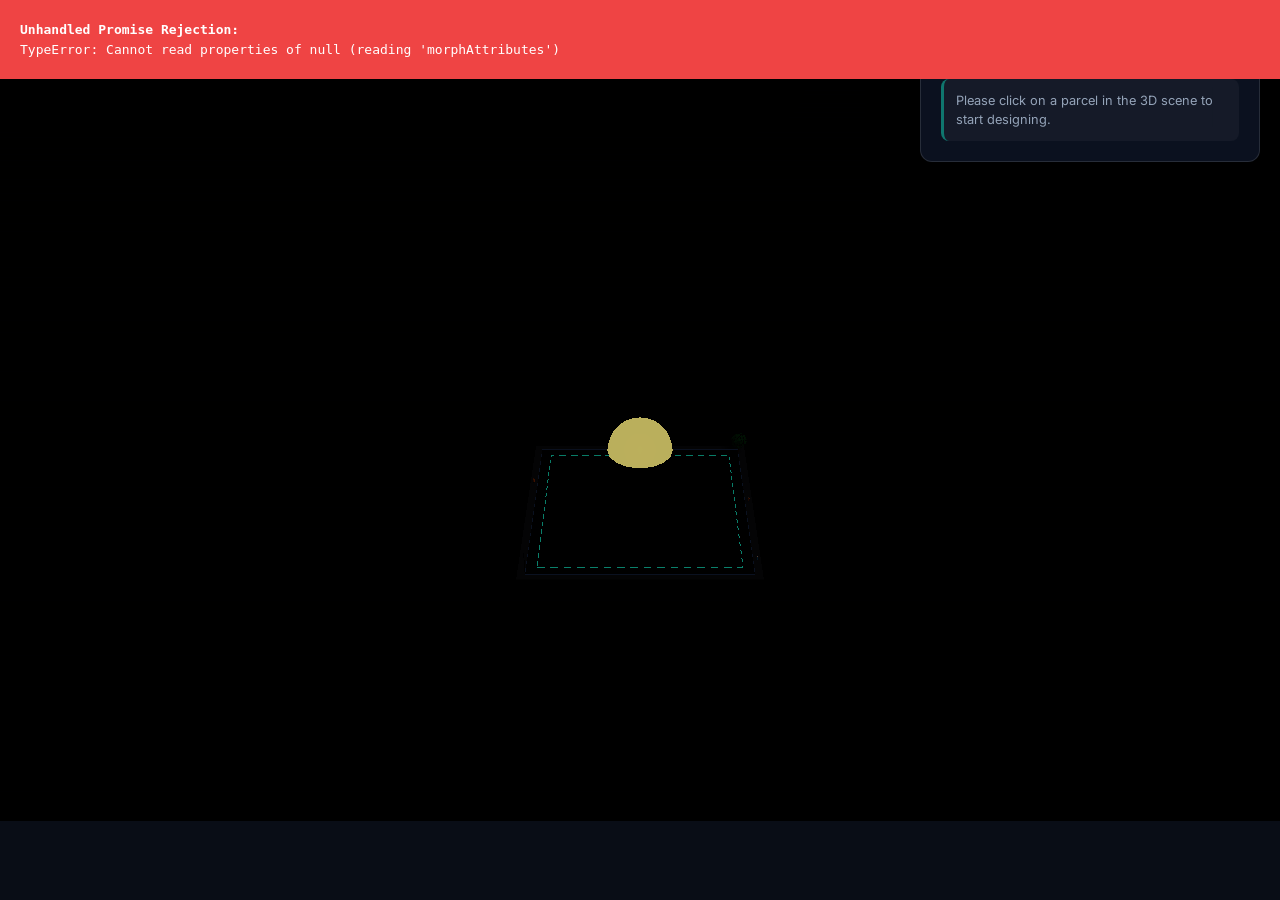
==== web/src/index.html @ 6faaf306 "Release v0.4.0 Implement 3D Setback handles, Stepped Tower typology, Compliance Heatmap, Cinematic c" ====
<!DOCTYPE html>
<html lang="en">
<head>
    <meta charset="UTF-8">
    <meta name="viewport" content="width=device-width, initial-scale=1.0">
    <title>PlanX Urban Procedural 3D Cockpit</title>
    <!-- Visual On-Screen JS Error Catcher -->
    <script>
        window.onerror = function(message, source, lineno, colno, error) {
            const errDiv = document.createElement('div');
            errDiv.style.position = 'fixed';
            errDiv.style.top = '0';
            errDiv.style.left = '0';
            errDiv.style.width = '100%';
            errDiv.style.background = '#ef4444';
            errDiv.style.color = '#ffffff';
            errDiv.style.padding = '20px';
            errDiv.style.zIndex = '99999';
            errDiv.style.fontFamily = 'monospace';
            errDiv.style.fontSize = '13px';
            errDiv.style.lineHeight = '1.5';
            errDiv.style.whiteSpace = 'pre-wrap';
            errDiv.innerHTML = `<strong>JavaScript Error Detected:</strong><br>${message}<br><br>Source: ${source}<br>Line: ${lineno}, Column: ${colno}`;
            document.body.appendChild(errDiv);
            
            const loading = document.getElementById('loading');
            if (loading) loading.style.display = 'none';
            return false;
        };
        window.onunhandledrejection = function(event) {
            const errDiv = document.createElement('div');
            errDiv.style.position = 'fixed';
            errDiv.style.top = '0';
            errDiv.style.left = '0';
            errDiv.style.width = '100%';
            errDiv.style.background = '#ef4444';
            errDiv.style.color = '#ffffff';
            errDiv.style.padding = '20px';
            errDiv.style.zIndex = '99999';
            errDiv.style.fontFamily = 'monospace';
            errDiv.style.fontSize = '13px';
            errDiv.style.lineHeight = '1.5';
            errDiv.style.whiteSpace = 'pre-wrap';
            errDiv.innerHTML = `<strong>Unhandled Promise Rejection:</strong><br>${event.reason}`;
            document.body.appendChild(errDiv);
            
            const loading = document.getElementById('loading');
            if (loading) loading.style.display = 'none';
        };
    </script>
    <link rel="stylesheet" href="style.css?v=0.4.0">
    <script type="importmap">
        {
            "imports": {
                "three": "../assets/vendor/three/build/three.module.js",
                "three/addons/": "../assets/vendor/three/examples/jsm/"
            }
        }
    </script>
</head>
<body>
    <!-- CRS Warning Banner -->
    <div id="crs-warning-banner" class="warning-banner hidden">
        <span class="warning-icon">⚠</span>
        <span class="warning-text">Geographic CRS (degrees) detected. Distance metrics & heights will be distorted. Reproject to a projected CRS.</span>
    </div>

    <div id="loading" class="loading-screen">
        <div class="spinner"></div>
        <h2>PlanX Urban Procedural 3D</h2>
        <p id="loading-text">Loading layer features from QGIS...</p>
        <div class="version-badge">v0.4.0 — Procedural Engine</div>
    </div>

    <!-- 3D Canvas Viewport -->
    <div id="viewport"></div>

    <!-- Control Cockpit Dock -->
    <div id="control-dock" class="glass-panel">
        <div class="dock-header">
            <h3>Parametric Cockpit</h3>
        </div>

        <div id="selection-placeholder" class="dock-note">
            Please click on a parcel in the 3D scene to start designing.
        </div>

        <div id="editor-controls" class="hidden">
            <div class="stat-row">
                <span>Parcel ID:</span>
                <span id="prop-fid" class="stat-val">-</span>
            </div>
            <div class="stat-row">
                <span>Parcel Area:</span>
                <span id="prop-area" class="stat-val">- sq m</span>
            </div>

            <hr class="divider">

            <div class="dock-header">
                <h4>Design Parameters</h4>
            </div>

            <div class="control-group">
                <label>Building Typology
                    <select id="input-typology">
                        <option value="Tower">Tower</option>
                        <option value="Slab">Slab / Row</option>
                        <option value="Courtyard">Courtyard</option>
                        <option value="LShape">L-Shape</option>
                        <option value="UShape">U-Shape</option>
                        <option value="PodiumTower">Podium Tower</option>
                        <option value="SteppedTower">Stepped Tower</option>
                        <option value="MultiBuildingBlock">Multi-Building Block</option>
                    </select>
                </label>
            </div>

            <!-- Stepped Tower Parameters (dynamically shown) -->
            <div id="stepped-tower-controls" class="hidden" style="margin-top: 10px; border-left: 2px solid var(--accent); padding-left: 10px;">
                <div class="control-group" style="margin-bottom: 8px;">
                    <label>Stepback Interval: <span id="val-stepback-interval">4</span> floors
                        <input type="range" id="input-stepback-interval" min="2" max="10" step="1" value="4">
                    </label>
                </div>
                <div class="control-group">
                    <label>Stepback Depth: <span id="val-stepback-depth">1.5</span> m
                        <input type="range" id="input-stepback-depth" min="0.5" max="5.0" step="0.5" value="1.5">
                    </label>
                </div>
            </div>

            <div class="control-group">
                <label>Primary Use
                    <select id="input-usage">
                        <option value="Residential">Residential</option>
                        <option value="Commercial">Commercial</option>
                        <option value="MixedUse">Mixed-Use (Retail + Residential)</option>
                        <option value="Civic">Civic / Institutional</option>
                        <option value="Park">Public Park</option>
                    </select>
                </label>
            </div>

            <div class="control-group">
                <label>Roof Style
                    <select id="input-roof-style">
                        <option value="Flat">Flat (with Helipad & HVAC)</option>
                        <option value="Hipped">Hipped (Clay Tiles)</option>
                        <option value="Gable">Gable (Classic Slanted)</option>
                        <option value="Mansard">Mansard (French Slate)</option>
                    </select>
                </label>
            </div>

            <div class="control-group">
                <label>Setback Distance: <span id="val-setback">3.0</span> m
                    <input type="range" id="input-setback" min="0" max="15" step="0.5" value="3.0">
                </label>
            </div>

            <div class="control-group">
                <label>Floor Count: <span id="val-floors">4</span>
                    <input type="range" id="input-floors" min="1" max="30" step="1" value="4">
                </label>
            </div>

            <div class="control-group">
                <label>Floor Height: <span id="val-floorheight">3.0</span> m
                    <input type="range" id="input-floorheight" min="2.5" max="5.0" step="0.1" value="3.0">
                </label>
            </div>

            <div class="control-group">
                <label>Solar Time: <span id="val-time">12:00</span></label>
                <div class="time-control-row">
                    <input type="range" id="input-time" min="6.0" max="22.0" step="0.1" value="12.0" style="flex: 1; margin: 0;">
                    <button id="btn-play-time" class="play-button" title="Animate Solar Shadows">▶</button>
                </div>
            </div>

            <hr class="divider">

            <div class="dock-header">
                <h4>Zoning Constraints</h4>
            </div>

            <div class="control-group">
                <label>Max BCR (T.A.K.S) <span class="term-desc">Taban Alanı Kat Sayısı</span>: <span id="val-max-bcr">0.45</span>
                    <input type="range" id="input-max-bcr" min="0.1" max="0.9" step="0.05" value="0.45">
                </label>
            </div>

            <div class="control-group">
                <label>Max FAR (K.A.K.S) <span class="term-desc">Kat Alanı Kat Sayısı</span>: <span id="val-max-far">2.5</span>
                    <input type="range" id="input-max-far" min="0.5" max="8.0" step="0.1" value="2.5">
                </label>
            </div>

            <div class="control-group">
                <label>Max Height Limit (Hmax): <span id="val-max-height">18.0</span> m
                    <input type="range" id="input-max-height" min="3.0" max="100.0" step="1.0" value="18.0">
                </label>
            </div>

            <hr class="divider">

            <div class="dock-header">
                <h4>View Settings</h4>
            </div>
            <div class="control-group view-toggles">
                <label class="checkbox-container">
                    <input type="checkbox" id="toggle-buildings" checked>
                    Show Buildings
                </label>
                <label class="checkbox-container">
                    <input type="checkbox" id="toggle-zoning" checked>
                    Show Zoning Envelopes
                </label>
                <label class="checkbox-container">
                    <input type="checkbox" id="toggle-setbacks" checked>
                    Show Setback Lines
                </label>
                <label class="checkbox-container">
                    <input type="checkbox" id="toggle-sidewalks" checked>
                    Show Sidewalks & Trees
                </label>
                <label class="checkbox-container">
                    <input type="checkbox" id="toggle-pedestrians" checked>
                    Show Pedestrians
                </label>
                <label class="checkbox-container">
                    <input type="checkbox" id="toggle-traffic" checked>
                    Show Traffic Cars
                </label>
                <label class="checkbox-container">
                    <input type="checkbox" id="toggle-grid" checked>
                    Show Ground Grid
                </label>
            </div>

            <hr class="divider">

            <div class="dock-header">
                <h4>Compliance Dashboard</h4>
            </div>

            <div class="stat-row">
                <span>Footprint Area:</span>
                <span id="metric-footprint" class="stat-val">- m²</span>
            </div>
            <div class="stat-row">
                <span>Gross Floor Area (GFA):</span>
                <span id="metric-gfa" class="stat-val">- m²</span>
            </div>
            <div class="stat-row">
                <span>Building Height:</span>
                <span id="metric-height" class="stat-val">- m</span>
            </div>

            <!-- Visual Progress Gauges -->
            <div class="stat-row-vertical">
                <div class="gauge-header">
                    <span>BCR (Actual / Max):</span>
                    <span id="metric-bcr-label" class="stat-val">- / 0.45</span>
                </div>
                <div class="gauge-bar-bg">
                    <div id="gauge-bcr-fill" class="gauge-bar-fill green-bar" style="width: 0%;"></div>
                </div>
            </div>

            <div class="stat-row-vertical">
                <div class="gauge-header">
                    <span>FAR (Actual / Max):</span>
                    <span id="metric-far-label" class="stat-val">- / 2.50</span>
                </div>
                <div class="gauge-bar-bg">
                    <div id="gauge-far-fill" class="gauge-bar-fill green-bar" style="width: 0%;"></div>
                </div>
            </div>

            <div class="stat-row" style="margin-top: 8px;">
                <span>Compliance:</span>
                <span id="metric-status" class="stat-val status-badge compliant">COMPLIANT</span>
            </div>

            <hr class="divider">

            <div class="dock-header"><h4>Population Estimator</h4></div>
            <div class="stat-row">
                <span>Est. Dwelling Units:</span>
                <span id="metric-units" class="stat-val">-</span>
            </div>
            <div class="stat-row">
                <span>Est. Population:</span>
                <span id="metric-population" class="stat-val">-</span>
            </div>
            <div class="stat-row">
                <span>Pop. Density:</span>
                <span id="metric-density" class="stat-val">- pp/ha</span>
            </div>

            <hr class="divider">

            <div class="dock-header"><h4>Sustainability Indicators</h4></div>
            <div class="stat-row">
                <span>Open Space Ratio (OSR):</span>
                <span id="metric-osr" class="stat-val">-</span>
            </div>
            <div class="stat-row">
                <span>Carbon Footprint:</span>
                <span id="metric-carbon" class="stat-val">- t CO2e/yr</span>
            </div>
            <div class="stat-row" title="Estimated surface stormwater runoff coefficient (0.0 to 1.0)">
                <span>Stormwater Runoff:</span>
                <span id="metric-runoff" class="stat-val">-</span>
            </div>

            <button id="btn-sync" class="sync-button">Sync Parameters to QGIS</button>
            <button id="btn-apply-all" class="apply-all-button">Apply to All Parcels</button>
            <button id="btn-reload" class="reload-button">Reload Data from QGIS</button>
            <button id="btn-capture" class="capture-button">Download Viewport Capture</button>
            <button id="btn-export-csv" class="export-csv-button">Export Planning Report (CSV)</button>
            <button id="btn-solve-selected" class="solve-selected-button">Auto-Solve Selected Parcel</button>
        </div>
    </div>

    <!-- HUD Indicators -->
    <div class="hud-bar glass-panel">
        <div class="hud-chip" style="font-weight: 800; background: linear-gradient(135deg, #10b981, #0ea5e9); -webkit-background-clip: text; -webkit-text-fill-color: transparent;">PlanX Urban 3D</div>
        <div class="hud-chip">Total Parcels: <span id="hud-total-parcels">0</span></div>
        <div id="btn-solve-city" class="hud-chip hud-btn" style="background: rgba(168, 85, 247, 0.15); border-color: rgba(168, 85, 247, 0.4);" title="Optimize and Auto-Solve all parcels according to TAKS/KAKS constraints">🪄 Auto-Solve City</div>
        <div id="btn-tour" class="hud-chip hud-btn" title="Toggle Cinematic Tour (Orbit Camera)">🎬 Cinematic Tour</div>
        <div id="btn-measure" class="hud-chip hud-btn" title="Toggle 3D Ruler / Measurement Tool">📏 Measure</div>
        <div id="hud-btn-clear-measure" class="hud-chip hud-btn hidden" style="color: #ef4444;" title="Clear all 3D measurements">❌ Clear</div>
        <div class="hud-chip hud-shortcuts" title="R: Reset camera | F: Focus selected | N: Toggle night | G: Toggle grid">
            ⌨ Shortcuts
        </div>
    </div>

    <!-- Floating 3D Measurement Overlay Container -->
    <div id="measurement-overlay-container" style="position: absolute; top: 0; left: 0; pointer-events: none; z-index: 15; width: 100%; height: 100%; overflow: hidden;"></div>
 
    <script type="module" src="app.js?v=0.4.0"></script>
</body>
</html>
---- web/src/style.css ----
/* style.css - PlanX Urban Procedural 3D */
@import url('https://fonts.googleapis.com/css2?family=Inter:wght@300;400;500;600;700;800&display=swap');

:root {
    --bg-dark: #090d16;
    --panel-bg: rgba(15, 23, 42, 0.76);
    --border-color: rgba(255, 255, 255, 0.12);
    --text-primary: #f8fafc;
    --text-secondary: #94a3b8;
    --accent: #0f766e;
    --accent-hover: #0d9488;
    --accent-glow: rgba(15, 118, 110, 0.35);
    --danger: #ef4444;
    --success: #10b981;
    --font-family: 'Inter', system-ui, -apple-system, sans-serif;
    --radius: 12px;
}

* {
    box-sizing: border-box;
    margin: 0;
    padding: 0;
}

body, html {
    width: 100%;
    height: 100%;
    overflow: hidden;
    background-color: var(--bg-dark);
    font-family: var(--font-family);
    color: var(--text-primary);
    -webkit-font-smoothing: antialiased;
}

/* 3D Viewport */
#viewport {
    width: 100%;
    height: 100%;
    position: absolute;
    top: 0;
    left: 0;
    z-index: 1;
}

/* Loading Screen */
.loading-screen {
    position: fixed;
    top: 0;
    left: 0;
    width: 100%;
    height: 100%;
    background: linear-gradient(135deg, #020617 0%, #0f172a 50%, #020617 100%);
    display: flex;
    flex-direction: column;
    align-items: center;
    justify-content: center;
    z-index: 100;
    transition: opacity 0.5s ease;
}

.loading-screen h2 {
    font-size: 1.6rem;
    font-weight: 800;
    letter-spacing: -0.03em;
    background: linear-gradient(135deg, #10b981, #0ea5e9);
    -webkit-background-clip: text;
    -webkit-text-fill-color: transparent;
    background-clip: text;
    margin-bottom: 8px;
}

.loading-screen p {
    color: var(--text-secondary);
    font-size: 0.82rem;
    font-weight: 400;
}

.spinner {
    width: 56px;
    height: 56px;
    border: 3px solid rgba(16,185,129,0.15);
    border-top: 3px solid #10b981;
    border-radius: 50%;
    animation: spin 0.8s linear infinite;
    position: relative;
    margin-bottom: 24px;
}

.spinner::after {
    content: '';
    position: absolute;
    top: 4px;
    left: 4px;
    right: 4px;
    bottom: 4px;
    border: 2px solid transparent;
    border-bottom: 2px solid #0ea5e9;
    border-radius: 50%;
    animation: spin 1.2s linear infinite reverse;
}

@keyframes spin {
    0% { transform: rotate(0deg); }
    100% { transform: rotate(360deg); }
}

/* Glassmorphism Panels */
.glass-panel {
    background: var(--panel-bg);
    backdrop-filter: blur(20px) saturate(140%);
    -webkit-backdrop-filter: blur(20px) saturate(140%);
    border: 1px solid var(--border-color);
    border-radius: var(--radius);
    box-shadow: 0 20px 50px rgba(0, 0, 0, 0.4);
    z-index: 10;
}

/* Side Dock Panel */
#control-dock {
    position: absolute;
    top: 20px;
    right: 20px;
    width: 340px;
    max-height: calc(100vh - 40px);
    overflow-y: auto;
    scroll-behavior: smooth;
    padding: 20px;
    display: flex;
    flex-direction: column;
    gap: 16px;
    border-top: 2px solid rgba(16,185,129,0.4);
}

.dock-header h3 {
    font-size: 1.1rem;
    font-weight: 700;
    letter-spacing: -0.02em;
    color: var(--text-primary);
}

.dock-header h4 {
    font-size: 0.85rem;
    font-weight: 700;
    text-transform: uppercase;
    letter-spacing: 0.05em;
    color: var(--text-secondary);
    margin-top: 5px;
}

.dock-note {
    font-size: 0.8rem;
    color: var(--text-secondary);
    line-height: 1.5;
    background: rgba(255,255,255,0.04);
    padding: 12px;
    border-radius: 8px;
    border-left: 3px solid var(--accent);
}

.divider {
    border: none;
    height: 1px;
    background: var(--border-color);
    margin: 8px 0;
}

/* Form Controls */
.control-group {
    display: flex;
    flex-direction: column;
    gap: 6px;
}

.control-group label {
    font-size: 0.8rem;
    font-weight: 550;
    color: var(--text-secondary);
    display: flex;
    flex-direction: column;
    gap: 6px;
}

.control-group label span {
    color: var(--text-primary);
    font-family: monospace;
    font-weight: bold;
}

select {
    width: 100%;
    background: rgba(15, 23, 42, 0.85);
    color: var(--text-primary);
    border: 1px solid var(--border-color);
    padding: 8px 12px;
    border-radius: 6px;
    font-family: var(--font-family);
    font-size: 0.8rem;
    outline: none;
    cursor: pointer;
    transition: border-color 0.2s, box-shadow 0.2s, background 0.2s;
}

select:hover {
    border-color: rgba(255, 255, 255, 0.22);
    background: rgba(15, 23, 42, 0.95);
}

select:focus {
    border-color: var(--accent);
    box-shadow: 0 0 0 3px var(--accent-glow);
}

input[type="range"] {
    -webkit-appearance: none;
    appearance: none;
    width: 100%;
    height: 4px;
    background: rgba(255,255,255,0.1);
    border-radius: 2px;
    outline: none;
    margin: 8px 0;
}

input[type="range"]::-webkit-slider-thumb {
    -webkit-appearance: none;
    appearance: none;
    width: 16px;
    height: 16px;
    border-radius: 50%;
    background: var(--accent);
    cursor: pointer;
    box-shadow: 0 1px 3px rgba(0,0,0,0.5);
    transition: transform 0.1s, background-color 0.1s;
}

input[type="range"]::-webkit-slider-thumb:hover {
    transform: scale(1.15);
    background-color: var(--accent-hover);
}

/* Metrics Dashboard rows */
.stat-row {
    display: flex;
    justify-content: space-between;
    align-items: center;
    font-size: 0.8rem;
    line-height: 1.6;
}

.stat-row span:first-child {
    color: var(--text-secondary);
}

.stat-val {
    font-weight: 700;
    color: var(--text-primary);
}

.status-badge {
    padding: 2px 8px;
    border-radius: 4px;
    font-size: 0.72rem;
    font-weight: bold;
    text-transform: uppercase;
}

.status-badge.compliant {
    background: rgba(16, 185, 129, 0.18);
    color: var(--success);
    border: 1px solid rgba(16, 185, 129, 0.35);
}

.status-badge.violation {
    background: rgba(239, 68, 68, 0.18);
    color: var(--danger);
    border: 1px solid rgba(239, 68, 68, 0.35);
}

/* Sync Button */
.sync-button {
    width: 100%;
    background: var(--accent);
    color: white;
    border: 1px solid rgba(255,255,255,0.1);
    padding: 10px;
    border-radius: 8px;
    font-family: var(--font-family);
    font-weight: bold;
    font-size: 0.85rem;
    cursor: pointer;
    transition: background 0.18s, transform 0.15s, box-shadow 0.18s;
    margin-top: 10px;
}

.sync-button:hover {
    background: var(--accent-hover);
    box-shadow: 0 0 12px var(--accent-glow);
    transform: translateY(-1px);
}

.sync-button:active {
    transform: translateY(0);
}

/* HUD Top-Left Bar */
.hud-bar {
    position: absolute;
    top: 20px;
    left: 20px;
    display: flex;
    gap: 8px;
    padding: 8px 12px;
}

.hud-chip {
    font-size: 0.72rem;
    font-weight: 600;
    color: var(--text-primary);
    background: rgba(255,255,255,0.06);
    padding: 4px 10px;
    border-radius: 6px;
    letter-spacing: 0.02em;
}

.hud-btn {
    cursor: pointer;
    transition: background 0.18s, border-color 0.18s, box-shadow 0.18s;
    user-select: none;
    border: 1px solid rgba(255,255,255,0.1);
}

.hud-btn:hover {
    background: rgba(255,255,255,0.15);
    border-color: rgba(255,255,255,0.3);
}

.hud-btn.active {
    background: rgba(16, 185, 129, 0.2) !important;
    border-color: var(--success) !important;
    color: #ffffff !important;
    box-shadow: 0 0 10px rgba(16, 185, 129, 0.35);
}

#hud-total-parcels, #hud-crs {
    color: var(--accent-hover);
    font-weight: bold;
}

/* Hidden Class Utility */
.hidden {
    display: none !important;
}

/* Scrollbar styling */
#control-dock::-webkit-scrollbar {
    width: 6px;
}
#control-dock::-webkit-scrollbar-track {
    background: transparent;
}
#control-dock::-webkit-scrollbar-thumb {
    background: rgba(255, 255, 255, 0.1);
    border-radius: 3px;
}
#control-dock::-webkit-scrollbar-thumb:hover {
    background: rgba(255, 255, 255, 0.2);
}

/* Vertical Gauge Layouts */
.stat-row-vertical {
    display: flex;
    flex-direction: column;
    gap: 4px;
    margin-top: 4px;
}

.gauge-header {
    display: flex;
    justify-content: space-between;
    font-size: 0.8rem;
    color: var(--text-secondary);
}

.gauge-bar-bg {
    width: 100%;
    height: 8px;
    background: rgba(255, 255, 255, 0.1);
    border-radius: 4px;
    overflow: hidden;
    border: 1px solid rgba(255,255,255,0.05);
}

.gauge-bar-fill {
    height: 100%;
    border-radius: 4px;
    transition: width 0.3s ease, background-color 0.3s ease;
}

.gauge-bar-fill.green-bar {
    background: linear-gradient(90deg, #10b981, #059669);
    box-shadow: 0 0 8px rgba(16, 185, 129, 0.4);
}

.gauge-bar-fill.red-bar {
    background: linear-gradient(90deg, #ef4444, #dc2626);
    box-shadow: 0 0 8px rgba(239, 68, 68, 0.4);
}

/* Capture Viewport Exporter Button */
.capture-button {
    width: 100%;
    background: transparent;
    color: var(--text-primary);
    border: 1px solid var(--border-color);
    padding: 8px;
    border-radius: 8px;
    font-family: var(--font-family);
    font-weight: 550;
    font-size: 0.8rem;
    cursor: pointer;
    transition: background 0.15s, border-color 0.15s;
    margin-top: 5px;
}

.capture-button:hover {
    background: rgba(255, 255, 255, 0.05);
    border-color: var(--text-secondary);
}

.term-desc {
    font-size: 0.65rem;
    color: #64748b;
    font-weight: normal;
    display: block;
    margin-top: 2px;
    letter-spacing: 0.02em;
    text-transform: uppercase;
}

/* Apply to All Parcels Button */
.apply-all-button {
    width: 100%;
    background: transparent;
    color: var(--accent-hover);
    border: 1px dashed var(--accent);
    padding: 8px;
    border-radius: 8px;
    font-family: var(--font-family);
    font-weight: 550;
    font-size: 0.8rem;
    cursor: pointer;
    transition: all 0.2s;
    margin-top: 5px;
}

.apply-all-button:hover {
    background: rgba(15,118,110,0.15);
    border-style: solid;
}

.apply-all-button:active {
    transform: translateY(0);
    opacity: 0.85;
}

/* Version Badge */
.version-badge {
    font-size: 0.65rem;
    font-weight: 600;
    color: #64748b;
    background: rgba(255,255,255,0.06);
    padding: 3px 10px;
    border-radius: 20px;
    margin-top: 12px;
    letter-spacing: 0.05em;
}

/* Keyboard Shortcuts Chip */
.hud-shortcuts {
    cursor: help;
    border: 1px dashed rgba(255,255,255,0.15);
}

.hud-shortcuts:hover {
    background: rgba(255,255,255,0.1);
}

/* CRS Warning Banner */
.warning-banner {
    position: absolute;
    top: 20px;
    left: 50%;
    transform: translateX(-50%);
    z-index: 1000;
    background: rgba(180, 83, 9, 0.85); /* amber-800 glassmorphism */
    backdrop-filter: blur(12px);
    -webkit-backdrop-filter: blur(12px);
    border: 1px solid rgba(245, 158, 11, 0.4);
    box-shadow: 0 10px 30px rgba(0,0,0,0.5), 0 0 15px rgba(245, 158, 11, 0.15);
    border-radius: 8px;
    padding: 10px 20px;
    display: flex;
    align-items: center;
    gap: 10px;
    max-width: 90%;
    width: max-content;
    color: #fef3c7;
    font-size: 0.82rem;
    font-weight: 500;
    pointer-events: auto;
    transition: opacity 0.3s ease;
}

.warning-icon {
    font-size: 1.1rem;
    color: #fbbf24;
}

/* Reload Button */
.reload-button {
    width: 100%;
    background: transparent;
    color: #38bdf8;
    border: 1px dashed #0284c7;
    padding: 8px;
    border-radius: 8px;
    font-family: var(--font-family);
    font-weight: 550;
    font-size: 0.8rem;
    cursor: pointer;
    transition: all 0.2s;
    margin-top: 5px;
}

.reload-button:hover {
    background: rgba(14, 165, 233, 0.15);
    border-style: solid;
}

.reload-button:active {
    transform: translateY(0);
    opacity: 0.85;
}

/* View Settings Checkboxes */
.view-toggles {
    display: grid;
    grid-template-columns: 1fr;
    gap: 6px;
    padding: 4px 0;
}

.checkbox-container {
    display: flex;
    align-items: center;
    gap: 8px;
    font-size: 0.8rem;
    color: var(--text-secondary);
    cursor: pointer;
    user-select: none;
    transition: color 0.15s;
}

.checkbox-container input {
    cursor: pointer;
    accent-color: var(--accent-hover);
    width: 14px;
    height: 14px;
}

.checkbox-container:hover {
    color: var(--text-primary);
}

/* Time control row and Play button */
.time-control-row {
    display: flex;
    align-items: center;
    gap: 10px;
    width: 100%;
    margin-top: 4px;
}

.play-button {
    background: var(--accent);
    color: white;
    border: none;
    width: 28px;
    height: 28px;
    border-radius: 6px;
    font-size: 0.85rem;
    font-weight: bold;
    cursor: pointer;
    display: flex;
    align-items: center;
    justify-content: center;
    transition: background 0.15s, transform 0.1s;
}

.play-button:hover {
    background: var(--accent-hover);
    transform: scale(1.05);
}

.play-button:active {
    transform: scale(0.95);
}

.play-button.playing {
    background: var(--danger);
}

/* Measurement Tooltips */
.measurement-label {
    position: absolute;
    background: rgba(15, 23, 42, 0.85);
    backdrop-filter: blur(8px);
    border: 1px solid #10b981;
    color: #ffffff;
    padding: 4px 8px;
    border-radius: 4px;
    font-size: 0.72rem;
    font-weight: 700;
    font-family: monospace;
    pointer-events: none;
    white-space: nowrap;
    transform: translate(-50%, -100%);
    margin-top: -10px;
    box-shadow: 0 4px 12px rgba(0,0,0,0.5), 0 0 8px rgba(16,185,129,0.3);
    z-index: 100;
}

.measurement-label.temp {
    border-color: #38bdf8;
    box-shadow: 0 4px 12px rgba(0,0,0,0.5), 0 0 8px rgba(56,189,248,0.3);
}

/* Export Planning Report Button */
.export-csv-button {
    width: 100%;
    background: transparent;
    color: #fbbf24;
    border: 1px dashed #d97706;
    padding: 8px;
    border-radius: 8px;
    font-family: var(--font-family);
    font-weight: 550;
    font-size: 0.8rem;
    cursor: pointer;
    transition: all 0.2s;
    margin-top: 5px;
}

.export-csv-button:hover {
    background: rgba(251, 191, 36, 0.15);
    border-style: solid;
}

.export-csv-button:active {
    transform: translateY(0);
    opacity: 0.85;
}

/* Solve Selected Button */
.solve-selected-button {
    width: 100%;
    background: transparent;
    color: #a855f7;
    border: 1px dashed #7c3aed;
    padding: 8px;
    border-radius: 8px;
    font-family: var(--font-family);
    font-weight: 550;
    font-size: 0.8rem;
    cursor: pointer;
    transition: all 0.2s;
    margin-top: 5px;
}

.solve-selected-button:hover {
    background: rgba(168, 85, 247, 0.15);
    border-style: solid;
}

.solve-selected-button:active {
    transform: translateY(0);
    opacity: 0.85;
}
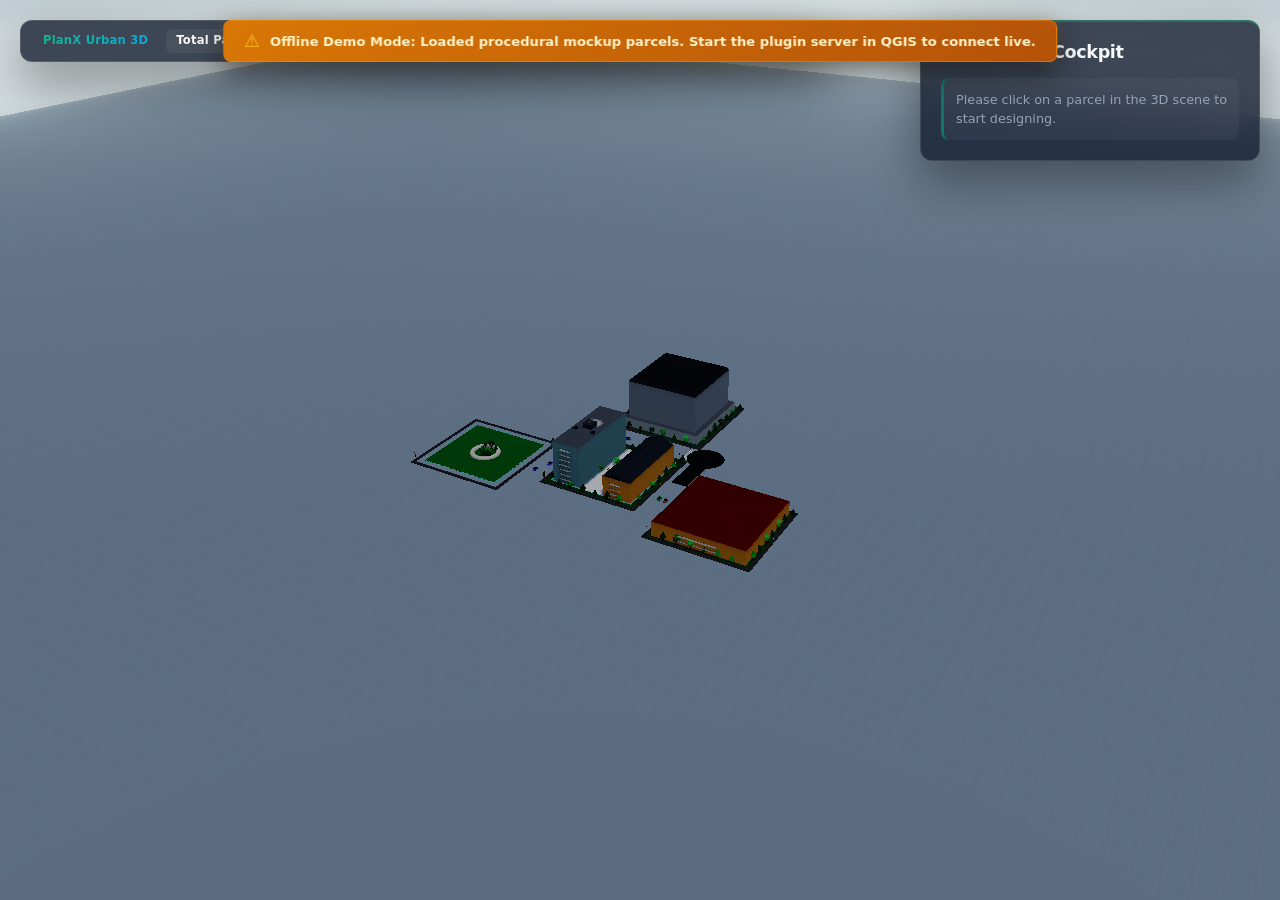
==== commit 32321d07: "Release v0.1.10 Finalize PlanX Urban Procedural 3D for QGIS Plugin Hub." ====
--- a/web/src/index.html
+++ b/web/src/index.html
@@ -48,7 +48,7 @@
             if (loading) loading.style.display = 'none';
         };
     </script>
-    <link rel="stylesheet" href="style.css?v=0.4.0">
+    <link rel="stylesheet" href="style.css?v=0.1.10">
     <script type="importmap">
         {
             "imports": {
@@ -69,7 +69,7 @@
         <div class="spinner"></div>
         <h2>PlanX Urban Procedural 3D</h2>
         <p id="loading-text">Loading layer features from QGIS...</p>
-        <div class="version-badge">v0.4.0 — Procedural Engine</div>
+        <div class="version-badge">v0.1.10 — Procedural Engine</div>
     </div>
 
     <!-- 3D Canvas Viewport -->
@@ -145,10 +145,10 @@
             <div class="control-group">
                 <label>Roof Style
                     <select id="input-roof-style">
-                        <option value="Flat">Flat (with Helipad & HVAC)</option>
                         <option value="Hipped">Hipped (Clay Tiles)</option>
                         <option value="Gable">Gable (Classic Slanted)</option>
                         <option value="Mansard">Mansard (French Slate)</option>
+                        <option value="Flat">Flat (with Helipad & HVAC)</option>
                     </select>
                 </label>
             </div>
@@ -214,7 +214,7 @@
                     Show Buildings
                 </label>
                 <label class="checkbox-container">
-                    <input type="checkbox" id="toggle-zoning" checked>
+                    <input type="checkbox" id="toggle-zoning">
                     Show Zoning Envelopes
                 </label>
                 <label class="checkbox-container">
@@ -234,7 +234,7 @@
                     Show Traffic Cars
                 </label>
                 <label class="checkbox-container">
-                    <input type="checkbox" id="toggle-grid" checked>
+                    <input type="checkbox" id="toggle-grid">
                     Show Ground Grid
                 </label>
             </div>
@@ -341,6 +341,6 @@
     <!-- Floating 3D Measurement Overlay Container -->
     <div id="measurement-overlay-container" style="position: absolute; top: 0; left: 0; pointer-events: none; z-index: 15; width: 100%; height: 100%; overflow: hidden;"></div>
  
-    <script type="module" src="app.js?v=0.4.0"></script>
+    <script type="module" src="app.js?v=0.1.10"></script>
 </body>
 </html>
--- a/web/src/style.css
+++ b/web/src/style.css
@@ -1,6 +1,4 @@
 /* style.css - PlanX Urban Procedural 3D */
-@import url('https://fonts.googleapis.com/css2?family=Inter:wght@300;400;500;600;700;800&display=swap');
-
 :root {
     --bg-dark: #090d16;
     --panel-bg: rgba(15, 23, 42, 0.76);
@@ -687,5 +685,40 @@
     opacity: 0.85;
 }
 
-
-
+@media (max-width: 700px) {
+    .hud-bar {
+        top: 10px;
+        left: 10px;
+        max-width: calc(100vw - 20px);
+        flex-wrap: wrap;
+        gap: 6px;
+        padding: 6px;
+    }
+
+    .hud-chip {
+        flex: 1 1 92px;
+        min-height: 34px;
+        display: flex;
+        align-items: center;
+        justify-content: center;
+        text-align: center;
+        white-space: normal;
+        padding: 6px 8px;
+        line-height: 1.2;
+    }
+
+    #control-dock {
+        top: 124px;
+        left: 10px;
+        right: 10px;
+        width: auto;
+        max-height: calc(100vh - 134px);
+        padding: 14px;
+    }
+
+    .warning-banner {
+        top: 10px;
+        width: calc(100vw - 20px);
+    }
+}
+
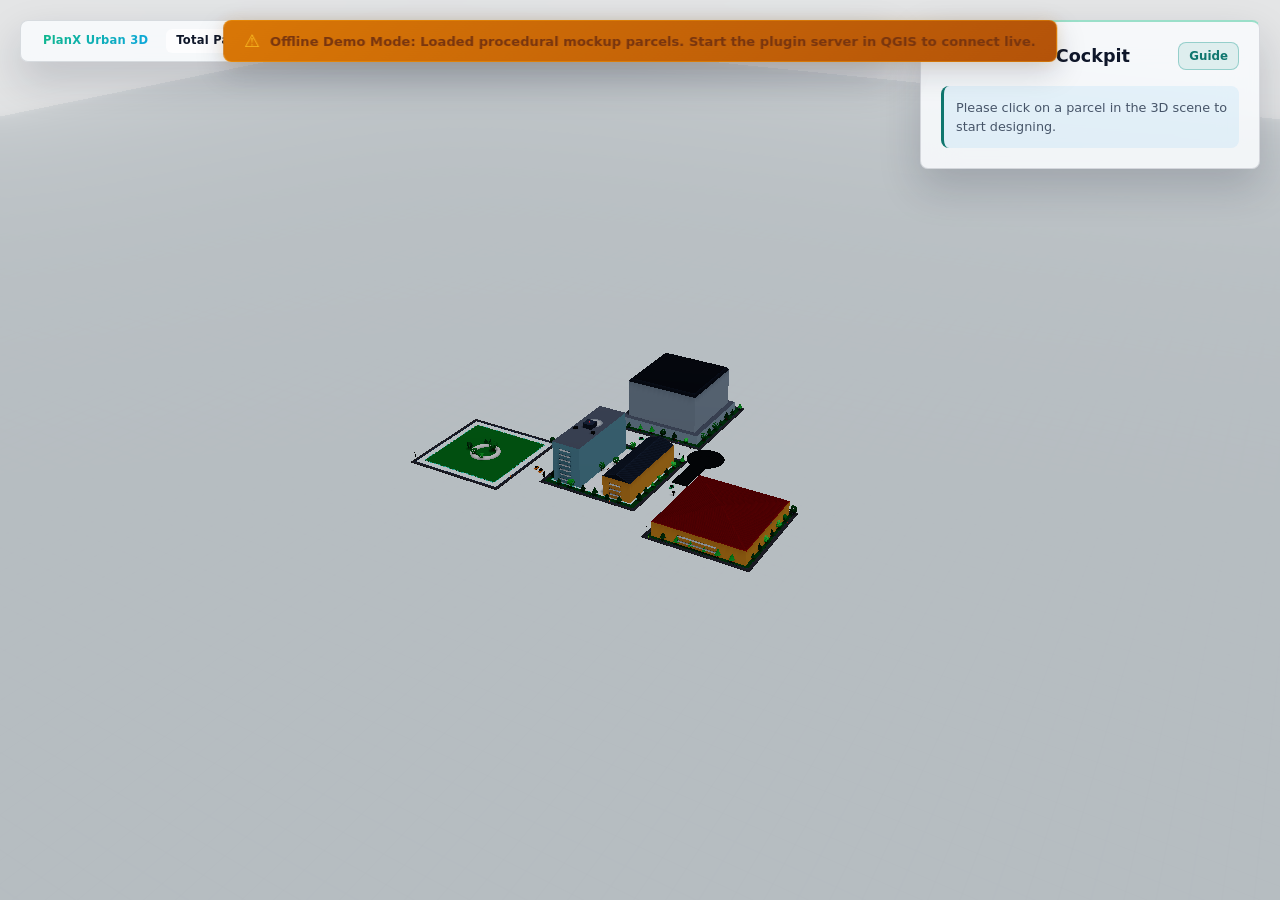
==== commit 83ed10f5: "Release v0.1.11 Brighten the web cockpit and embed a Turkish quick-start guide." ====
--- a/web/src/index.html
+++ b/web/src/index.html
@@ -48,7 +48,7 @@
             if (loading) loading.style.display = 'none';
         };
     </script>
-    <link rel="stylesheet" href="style.css?v=0.1.10">
+    <link rel="stylesheet" href="style.css?v=0.1.11">
     <script type="importmap">
         {
             "imports": {
@@ -69,7 +69,7 @@
         <div class="spinner"></div>
         <h2>PlanX Urban Procedural 3D</h2>
         <p id="loading-text">Loading layer features from QGIS...</p>
-        <div class="version-badge">v0.1.10 — Procedural Engine</div>
+        <div class="version-badge">v0.1.11 - Procedural Engine</div>
     </div>
 
     <!-- 3D Canvas Viewport -->
@@ -77,8 +77,9 @@
 
     <!-- Control Cockpit Dock -->
     <div id="control-dock" class="glass-panel">
-        <div class="dock-header">
+        <div class="dock-header dock-title-row">
             <h3>Parametric Cockpit</h3>
+            <button id="btn-guide-inline" class="mini-guide-button" type="button">Guide</button>
         </div>
 
         <div id="selection-placeholder" class="dock-note">
@@ -333,14 +334,63 @@
         <div id="btn-tour" class="hud-chip hud-btn" title="Toggle Cinematic Tour (Orbit Camera)">🎬 Cinematic Tour</div>
         <div id="btn-measure" class="hud-chip hud-btn" title="Toggle 3D Ruler / Measurement Tool">📏 Measure</div>
         <div id="hud-btn-clear-measure" class="hud-chip hud-btn hidden" style="color: #ef4444;" title="Clear all 3D measurements">❌ Clear</div>
-        <div class="hud-chip hud-shortcuts" title="R: Reset camera | F: Focus selected | N: Toggle night | G: Toggle grid">
+        <div id="btn-guide" class="hud-chip hud-btn" title="Open quick guide">Guide</div>
+        <div class="hud-chip hud-shortcuts" title="R: Reset camera | F: Focus selected | N: Toggle night | G: Toggle grid | H: Guide">
             ⌨ Shortcuts
         </div>
     </div>
+
+    <div id="guide-scrim" class="guide-scrim hidden"></div>
+    <section id="guide-panel" class="guide-panel glass-panel hidden" role="dialog" aria-labelledby="guide-title" aria-modal="false">
+        <div class="guide-header">
+            <div>
+                <p class="guide-kicker">Hızlı kullanım rehberi</p>
+                <h2 id="guide-title">PlanX Urban Procedural 3D nasıl kullanılır?</h2>
+            </div>
+            <button id="btn-guide-close" class="guide-close" type="button" aria-label="Close guide">x</button>
+        </div>
+
+        <div class="guide-grid">
+            <article class="guide-step">
+                <span class="guide-step-no">1</span>
+                <h3>QGIS katmanını hazırla</h3>
+                <p>Parsel, ada veya yapı adası sınırlarını içeren bir poligon vektör katmanı seç. Metre bazlı projeksiyon en doğru sonuçları verir.</p>
+            </article>
+            <article class="guide-step">
+                <span class="guide-step-no">2</span>
+                <h3>Eklentiyi çalıştır</h3>
+                <p>QGIS dialogunda katmanı seç, portu bırak ve Run düğmesine bas. Tarayıcıda bu 3D cockpit açılır.</p>
+            </article>
+            <article class="guide-step">
+                <span class="guide-step-no">3</span>
+                <h3>Bir parsel seç</h3>
+                <p>3D sahnede parselin üstüne tıkla. Sağ panelde imar parametreleri, kütle tipi ve TAKS/KAKS kontrolleri açılır.</p>
+            </article>
+            <article class="guide-step">
+                <span class="guide-step-no">4</span>
+                <h3>Tasarımı değiştir</h3>
+                <p>Kat adedi, çekme mesafesi, kat yüksekliği, kullanım türü, çatı tipi ve kütle tipolojisini ayarla. Sonuç sahnede anlık güncellenir.</p>
+            </article>
+            <article class="guide-step">
+                <span class="guide-step-no">5</span>
+                <h3>Uygunluğu kontrol et</h3>
+                <p>Compliance Dashboard, BCR/TAKS, FAR/KAKS, yükseklik, nüfus ve sürdürülebilirlik metriklerini yeşil/kırmızı durumla gösterir.</p>
+            </article>
+            <article class="guide-step">
+                <span class="guide-step-no">6</span>
+                <h3>QGIS'e geri yaz</h3>
+                <p>Sync Parameters to QGIS düğmesi seçili değişiklikleri katmana yazar. Gerekli PlanX alanları yoksa eklenti onları otomatik ekler.</p>
+            </article>
+        </div>
+
+        <div class="guide-note">
+            <strong>İpuçları:</strong> Auto-Solve Selected Parcel seçili parseli sınırlar içinde iyileştirir. Auto-Solve City tüm parselleri optimize eder. R kamerayı sıfırlar, F seçili parsele odaklanır, N gece/gündüz değiştirir, G zemindeki grid'i açar.
+        </div>
+    </section>
 
     <!-- Floating 3D Measurement Overlay Container -->
     <div id="measurement-overlay-container" style="position: absolute; top: 0; left: 0; pointer-events: none; z-index: 15; width: 100%; height: 100%; overflow: hidden;"></div>
  
-    <script type="module" src="app.js?v=0.1.10"></script>
+    <script type="module" src="app.js?v=0.1.11"></script>
 </body>
 </html>
--- a/web/src/style.css
+++ b/web/src/style.css
@@ -1,17 +1,19 @@
 /* style.css - PlanX Urban Procedural 3D */
 :root {
-    --bg-dark: #090d16;
-    --panel-bg: rgba(15, 23, 42, 0.76);
-    --border-color: rgba(255, 255, 255, 0.12);
-    --text-primary: #f8fafc;
-    --text-secondary: #94a3b8;
+    --bg-dark: #e7f0f7;
+    --panel-bg: rgba(248, 250, 252, 0.9);
+    --panel-strong: rgba(255, 255, 255, 0.96);
+    --border-color: rgba(15, 23, 42, 0.13);
+    --text-primary: #0f172a;
+    --text-secondary: #475569;
     --accent: #0f766e;
     --accent-hover: #0d9488;
-    --accent-glow: rgba(15, 118, 110, 0.35);
+    --accent-glow: rgba(13, 148, 136, 0.22);
     --danger: #ef4444;
     --success: #10b981;
+    --shadow-soft: 0 18px 42px rgba(15, 23, 42, 0.18);
     --font-family: 'Inter', system-ui, -apple-system, sans-serif;
-    --radius: 12px;
+    --radius: 8px;
 }
 
 * {
@@ -47,7 +49,7 @@
     left: 0;
     width: 100%;
     height: 100%;
-    background: linear-gradient(135deg, #020617 0%, #0f172a 50%, #020617 100%);
+    background: linear-gradient(135deg, #e0f2fe 0%, #f8fafc 48%, #dcfce7 100%);
     display: flex;
     flex-direction: column;
     align-items: center;
@@ -59,7 +61,7 @@
 .loading-screen h2 {
     font-size: 1.6rem;
     font-weight: 800;
-    letter-spacing: -0.03em;
+    letter-spacing: 0;
     background: linear-gradient(135deg, #10b981, #0ea5e9);
     -webkit-background-clip: text;
     -webkit-text-fill-color: transparent;
@@ -76,7 +78,7 @@
 .spinner {
     width: 56px;
     height: 56px;
-    border: 3px solid rgba(16,185,129,0.15);
+    border: 3px solid rgba(13,148,136,0.18);
     border-top: 3px solid #10b981;
     border-radius: 50%;
     animation: spin 0.8s linear infinite;
@@ -105,11 +107,11 @@
 /* Glassmorphism Panels */
 .glass-panel {
     background: var(--panel-bg);
-    backdrop-filter: blur(20px) saturate(140%);
-    -webkit-backdrop-filter: blur(20px) saturate(140%);
+    backdrop-filter: blur(18px) saturate(150%);
+    -webkit-backdrop-filter: blur(18px) saturate(150%);
     border: 1px solid var(--border-color);
     border-radius: var(--radius);
-    box-shadow: 0 20px 50px rgba(0, 0, 0, 0.4);
+    box-shadow: var(--shadow-soft);
     z-index: 10;
 }
 
@@ -129,10 +131,17 @@
     border-top: 2px solid rgba(16,185,129,0.4);
 }
 
+.dock-title-row {
+    display: flex;
+    align-items: center;
+    justify-content: space-between;
+    gap: 12px;
+}
+
 .dock-header h3 {
     font-size: 1.1rem;
     font-weight: 700;
-    letter-spacing: -0.02em;
+    letter-spacing: 0;
     color: var(--text-primary);
 }
 
@@ -149,7 +158,7 @@
     font-size: 0.8rem;
     color: var(--text-secondary);
     line-height: 1.5;
-    background: rgba(255,255,255,0.04);
+    background: rgba(14, 165, 233, 0.08);
     padding: 12px;
     border-radius: 8px;
     border-left: 3px solid var(--accent);
@@ -186,7 +195,7 @@
 
 select {
     width: 100%;
-    background: rgba(15, 23, 42, 0.85);
+    background: rgba(255, 255, 255, 0.92);
     color: var(--text-primary);
     border: 1px solid var(--border-color);
     padding: 8px 12px;
@@ -200,7 +209,7 @@
 
 select:hover {
     border-color: rgba(255, 255, 255, 0.22);
-    background: rgba(15, 23, 42, 0.95);
+    background: #ffffff;
 }
 
 select:focus {
@@ -213,7 +222,7 @@
     appearance: none;
     width: 100%;
     height: 4px;
-    background: rgba(255,255,255,0.1);
+    background: rgba(15, 23, 42, 0.12);
     border-radius: 2px;
     outline: none;
     margin: 8px 0;
@@ -314,7 +323,7 @@
     font-size: 0.72rem;
     font-weight: 600;
     color: var(--text-primary);
-    background: rgba(255,255,255,0.06);
+    background: rgba(255, 255, 255, 0.72);
     padding: 4px 10px;
     border-radius: 6px;
     letter-spacing: 0.02em;
@@ -324,18 +333,18 @@
     cursor: pointer;
     transition: background 0.18s, border-color 0.18s, box-shadow 0.18s;
     user-select: none;
-    border: 1px solid rgba(255,255,255,0.1);
+    border: 1px solid rgba(15, 23, 42, 0.12);
 }
 
 .hud-btn:hover {
-    background: rgba(255,255,255,0.15);
-    border-color: rgba(255,255,255,0.3);
+    background: rgba(255,255,255,0.95);
+    border-color: rgba(13, 148, 136, 0.35);
 }
 
 .hud-btn.active {
-    background: rgba(16, 185, 129, 0.2) !important;
+    background: rgba(16, 185, 129, 0.16) !important;
     border-color: var(--success) !important;
-    color: #ffffff !important;
+    color: var(--text-primary) !important;
     box-shadow: 0 0 10px rgba(16, 185, 129, 0.35);
 }
 
@@ -357,11 +366,11 @@
     background: transparent;
 }
 #control-dock::-webkit-scrollbar-thumb {
-    background: rgba(255, 255, 255, 0.1);
+    background: rgba(15, 23, 42, 0.18);
     border-radius: 3px;
 }
 #control-dock::-webkit-scrollbar-thumb:hover {
-    background: rgba(255, 255, 255, 0.2);
+    background: rgba(15, 23, 42, 0.28);
 }
 
 /* Vertical Gauge Layouts */
@@ -382,7 +391,7 @@
 .gauge-bar-bg {
     width: 100%;
     height: 8px;
-    background: rgba(255, 255, 255, 0.1);
+    background: rgba(15, 23, 42, 0.1);
     border-radius: 4px;
     overflow: hidden;
     border: 1px solid rgba(255,255,255,0.05);
@@ -407,7 +416,7 @@
 /* Capture Viewport Exporter Button */
 .capture-button {
     width: 100%;
-    background: transparent;
+    background: rgba(255, 255, 255, 0.42);
     color: var(--text-primary);
     border: 1px solid var(--border-color);
     padding: 8px;
@@ -421,7 +430,7 @@
 }
 
 .capture-button:hover {
-    background: rgba(255, 255, 255, 0.05);
+    background: #ffffff;
     border-color: var(--text-secondary);
 }
 
@@ -438,7 +447,7 @@
 /* Apply to All Parcels Button */
 .apply-all-button {
     width: 100%;
-    background: transparent;
+    background: rgba(13, 148, 136, 0.07);
     color: var(--accent-hover);
     border: 1px dashed var(--accent);
     padding: 8px;
@@ -452,7 +461,7 @@
 }
 
 .apply-all-button:hover {
-    background: rgba(15,118,110,0.15);
+    background: rgba(15,118,110,0.12);
     border-style: solid;
 }
 
@@ -466,7 +475,7 @@
     font-size: 0.65rem;
     font-weight: 600;
     color: #64748b;
-    background: rgba(255,255,255,0.06);
+    background: rgba(255,255,255,0.62);
     padding: 3px 10px;
     border-radius: 20px;
     margin-top: 12px;
@@ -476,11 +485,11 @@
 /* Keyboard Shortcuts Chip */
 .hud-shortcuts {
     cursor: help;
-    border: 1px dashed rgba(255,255,255,0.15);
+    border: 1px dashed rgba(15,23,42,0.18);
 }
 
 .hud-shortcuts:hover {
-    background: rgba(255,255,255,0.1);
+    background: rgba(255,255,255,0.95);
 }
 
 /* CRS Warning Banner */
@@ -490,11 +499,11 @@
     left: 50%;
     transform: translateX(-50%);
     z-index: 1000;
-    background: rgba(180, 83, 9, 0.85); /* amber-800 glassmorphism */
+    background: rgba(255, 251, 235, 0.94);
     backdrop-filter: blur(12px);
     -webkit-backdrop-filter: blur(12px);
     border: 1px solid rgba(245, 158, 11, 0.4);
-    box-shadow: 0 10px 30px rgba(0,0,0,0.5), 0 0 15px rgba(245, 158, 11, 0.15);
+    box-shadow: 0 10px 30px rgba(15,23,42,0.18), 0 0 15px rgba(245, 158, 11, 0.15);
     border-radius: 8px;
     padding: 10px 20px;
     display: flex;
@@ -502,7 +511,7 @@
     gap: 10px;
     max-width: 90%;
     width: max-content;
-    color: #fef3c7;
+    color: #78350f;
     font-size: 0.82rem;
     font-weight: 500;
     pointer-events: auto;
@@ -517,8 +526,8 @@
 /* Reload Button */
 .reload-button {
     width: 100%;
-    background: transparent;
-    color: #38bdf8;
+    background: rgba(14, 165, 233, 0.07);
+    color: #0369a1;
     border: 1px dashed #0284c7;
     padding: 8px;
     border-radius: 8px;
@@ -531,7 +540,7 @@
 }
 
 .reload-button:hover {
-    background: rgba(14, 165, 233, 0.15);
+    background: rgba(14, 165, 233, 0.13);
     border-style: solid;
 }
 
@@ -608,10 +617,29 @@
     background: var(--danger);
 }
 
+.mini-guide-button {
+    border: 1px solid rgba(13, 148, 136, 0.35);
+    background: rgba(13, 148, 136, 0.1);
+    color: var(--accent);
+    border-radius: 8px;
+    padding: 6px 10px;
+    font-family: var(--font-family);
+    font-size: 0.74rem;
+    font-weight: 800;
+    cursor: pointer;
+    transition: background 0.15s, border-color 0.15s, color 0.15s;
+}
+
+.mini-guide-button:hover {
+    background: var(--accent);
+    border-color: var(--accent);
+    color: #ffffff;
+}
+
 /* Measurement Tooltips */
 .measurement-label {
     position: absolute;
-    background: rgba(15, 23, 42, 0.85);
+    background: rgba(15, 23, 42, 0.9);
     backdrop-filter: blur(8px);
     border: 1px solid #10b981;
     color: #ffffff;
@@ -636,8 +664,8 @@
 /* Export Planning Report Button */
 .export-csv-button {
     width: 100%;
-    background: transparent;
-    color: #fbbf24;
+    background: rgba(217, 119, 6, 0.07);
+    color: #92400e;
     border: 1px dashed #d97706;
     padding: 8px;
     border-radius: 8px;
@@ -650,7 +678,7 @@
 }
 
 .export-csv-button:hover {
-    background: rgba(251, 191, 36, 0.15);
+    background: rgba(251, 191, 36, 0.18);
     border-style: solid;
 }
 
@@ -662,8 +690,8 @@
 /* Solve Selected Button */
 .solve-selected-button {
     width: 100%;
-    background: transparent;
-    color: #a855f7;
+    background: rgba(124, 58, 237, 0.07);
+    color: #6d28d9;
     border: 1px dashed #7c3aed;
     padding: 8px;
     border-radius: 8px;
@@ -683,6 +711,121 @@
 .solve-selected-button:active {
     transform: translateY(0);
     opacity: 0.85;
+}
+
+.guide-scrim {
+    position: absolute;
+    inset: 0;
+    z-index: 18;
+    background: rgba(226, 232, 240, 0.2);
+    pointer-events: auto;
+}
+
+.guide-panel {
+    position: absolute;
+    left: 24px;
+    bottom: 24px;
+    width: min(720px, calc(100vw - 48px));
+    max-height: min(78vh, 720px);
+    overflow-y: auto;
+    z-index: 19;
+    padding: 22px;
+    background: var(--panel-strong);
+    border-top: 3px solid var(--accent-hover);
+}
+
+.guide-header {
+    display: flex;
+    align-items: flex-start;
+    justify-content: space-between;
+    gap: 18px;
+    margin-bottom: 16px;
+}
+
+.guide-kicker {
+    color: var(--accent);
+    font-size: 0.72rem;
+    font-weight: 800;
+    text-transform: uppercase;
+    letter-spacing: 0.08em;
+    margin-bottom: 4px;
+}
+
+.guide-header h2 {
+    color: var(--text-primary);
+    font-size: 1.25rem;
+    line-height: 1.25;
+    letter-spacing: 0;
+}
+
+.guide-close {
+    width: 32px;
+    height: 32px;
+    border: 1px solid var(--border-color);
+    background: rgba(15, 23, 42, 0.04);
+    color: var(--text-primary);
+    border-radius: 8px;
+    font-size: 1rem;
+    font-weight: 900;
+    cursor: pointer;
+}
+
+.guide-close:hover {
+    background: rgba(239, 68, 68, 0.1);
+    border-color: rgba(239, 68, 68, 0.25);
+    color: #b91c1c;
+}
+
+.guide-grid {
+    display: grid;
+    grid-template-columns: repeat(2, minmax(0, 1fr));
+    gap: 10px;
+}
+
+.guide-step {
+    position: relative;
+    min-height: 138px;
+    padding: 16px 16px 14px 52px;
+    background: rgba(241, 245, 249, 0.86);
+    border: 1px solid rgba(15, 23, 42, 0.08);
+    border-radius: 8px;
+}
+
+.guide-step-no {
+    position: absolute;
+    top: 16px;
+    left: 16px;
+    width: 24px;
+    height: 24px;
+    border-radius: 50%;
+    background: var(--accent);
+    color: #ffffff;
+    display: grid;
+    place-items: center;
+    font-size: 0.78rem;
+    font-weight: 900;
+}
+
+.guide-step h3 {
+    color: var(--text-primary);
+    font-size: 0.92rem;
+    line-height: 1.25;
+    margin-bottom: 7px;
+}
+
+.guide-step p,
+.guide-note {
+    color: var(--text-secondary);
+    font-size: 0.8rem;
+    line-height: 1.55;
+}
+
+.guide-note {
+    margin-top: 14px;
+    padding: 12px 14px;
+    background: rgba(13, 148, 136, 0.09);
+    border-left: 3px solid var(--accent-hover);
+    border-radius: 8px;
 }
 
 @media (max-width: 700px) {
@@ -708,11 +851,11 @@
     }
 
     #control-dock {
-        top: 124px;
+        top: 166px;
         left: 10px;
         right: 10px;
         width: auto;
-        max-height: calc(100vh - 134px);
+        max-height: calc(100vh - 176px);
         padding: 14px;
     }
 
@@ -720,5 +863,17 @@
         top: 10px;
         width: calc(100vw - 20px);
     }
-}
-
+
+    .guide-panel {
+        left: 10px;
+        right: 10px;
+        bottom: 10px;
+        width: auto;
+        max-height: calc(100vh - 24px);
+        padding: 16px;
+    }
+
+    .guide-grid {
+        grid-template-columns: 1fr;
+    }
+}
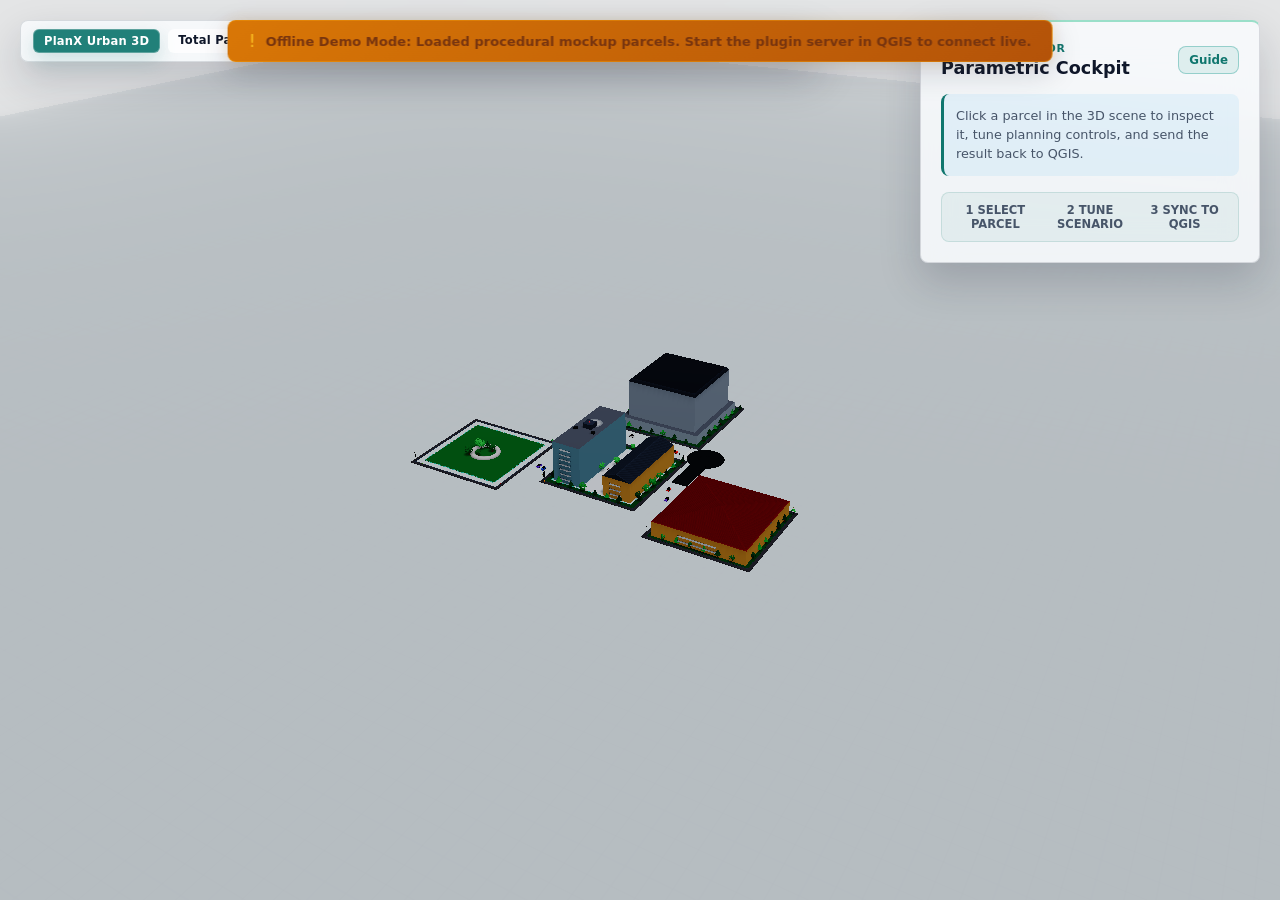
==== commit 80d548da: "Release v0.1.12 Globalize the web and QGIS UI for the QGIS Hub release." ====
--- a/web/src/index.html
+++ b/web/src/index.html
@@ -4,9 +4,8 @@
     <meta charset="UTF-8">
     <meta name="viewport" content="width=device-width, initial-scale=1.0">
     <title>PlanX Urban Procedural 3D Cockpit</title>
-    <!-- Visual On-Screen JS Error Catcher -->
     <script>
-        window.onerror = function(message, source, lineno, colno, error) {
+        window.onerror = function(message, source, lineno, colno) {
             const errDiv = document.createElement('div');
             errDiv.style.position = 'fixed';
             errDiv.style.top = '0';
@@ -22,7 +21,7 @@
             errDiv.style.whiteSpace = 'pre-wrap';
             errDiv.innerHTML = `<strong>JavaScript Error Detected:</strong><br>${message}<br><br>Source: ${source}<br>Line: ${lineno}, Column: ${colno}`;
             document.body.appendChild(errDiv);
-            
+
             const loading = document.getElementById('loading');
             if (loading) loading.style.display = 'none';
             return false;
@@ -43,12 +42,12 @@
             errDiv.style.whiteSpace = 'pre-wrap';
             errDiv.innerHTML = `<strong>Unhandled Promise Rejection:</strong><br>${event.reason}`;
             document.body.appendChild(errDiv);
-            
+
             const loading = document.getElementById('loading');
             if (loading) loading.style.display = 'none';
         };
     </script>
-    <link rel="stylesheet" href="style.css?v=0.1.11">
+    <link rel="stylesheet" href="style.css?v=0.1.12">
     <script type="importmap">
         {
             "imports": {
@@ -59,31 +58,37 @@
     </script>
 </head>
 <body>
-    <!-- CRS Warning Banner -->
     <div id="crs-warning-banner" class="warning-banner hidden">
-        <span class="warning-icon">⚠</span>
-        <span class="warning-text">Geographic CRS (degrees) detected. Distance metrics & heights will be distorted. Reproject to a projected CRS.</span>
+        <span class="warning-icon">!</span>
+        <span class="warning-text">Geographic CRS detected. Distance metrics and heights may be distorted. Reproject to a projected CRS for production work.</span>
     </div>
 
     <div id="loading" class="loading-screen">
         <div class="spinner"></div>
         <h2>PlanX Urban Procedural 3D</h2>
         <p id="loading-text">Loading layer features from QGIS...</p>
-        <div class="version-badge">v0.1.11 - Procedural Engine</div>
+        <div class="version-badge">v0.1.12 - Global Release Candidate</div>
     </div>
 
-    <!-- 3D Canvas Viewport -->
     <div id="viewport"></div>
 
-    <!-- Control Cockpit Dock -->
     <div id="control-dock" class="glass-panel">
         <div class="dock-header dock-title-row">
-            <h3>Parametric Cockpit</h3>
+            <div>
+                <p class="dock-kicker">Scenario Editor</p>
+                <h3>Parametric Cockpit</h3>
+            </div>
             <button id="btn-guide-inline" class="mini-guide-button" type="button">Guide</button>
         </div>
 
         <div id="selection-placeholder" class="dock-note">
-            Please click on a parcel in the 3D scene to start designing.
+            Click a parcel in the 3D scene to inspect it, tune planning controls, and send the result back to QGIS.
+        </div>
+
+        <div class="workflow-strip" aria-label="Workflow overview">
+            <span>1 Select parcel</span>
+            <span>2 Tune scenario</span>
+            <span>3 Sync to QGIS</span>
         </div>
 
         <div id="editor-controls" class="hidden">
@@ -117,7 +122,6 @@
                 </label>
             </div>
 
-            <!-- Stepped Tower Parameters (dynamically shown) -->
             <div id="stepped-tower-controls" class="hidden" style="margin-top: 10px; border-left: 2px solid var(--accent); padding-left: 10px;">
                 <div class="control-group" style="margin-bottom: 8px;">
                     <label>Stepback Interval: <span id="val-stepback-interval">4</span> floors
@@ -149,7 +153,7 @@
                         <option value="Hipped">Hipped (Clay Tiles)</option>
                         <option value="Gable">Gable (Classic Slanted)</option>
                         <option value="Mansard">Mansard (French Slate)</option>
-                        <option value="Flat">Flat (with Helipad & HVAC)</option>
+                        <option value="Flat">Flat (Helipad and HVAC)</option>
                     </select>
                 </label>
             </div>
@@ -176,7 +180,7 @@
                 <label>Solar Time: <span id="val-time">12:00</span></label>
                 <div class="time-control-row">
                     <input type="range" id="input-time" min="6.0" max="22.0" step="0.1" value="12.0" style="flex: 1; margin: 0;">
-                    <button id="btn-play-time" class="play-button" title="Animate Solar Shadows">▶</button>
+                    <button id="btn-play-time" class="play-button" title="Animate solar shadows">Play</button>
                 </div>
             </div>
 
@@ -187,19 +191,19 @@
             </div>
 
             <div class="control-group">
-                <label>Max BCR (T.A.K.S) <span class="term-desc">Taban Alanı Kat Sayısı</span>: <span id="val-max-bcr">0.45</span>
+                <label>Max BCR <span class="term-desc">Building Coverage Ratio</span>: <span id="val-max-bcr">0.45</span>
                     <input type="range" id="input-max-bcr" min="0.1" max="0.9" step="0.05" value="0.45">
                 </label>
             </div>
 
             <div class="control-group">
-                <label>Max FAR (K.A.K.S) <span class="term-desc">Kat Alanı Kat Sayısı</span>: <span id="val-max-far">2.5</span>
+                <label>Max FAR <span class="term-desc">Floor Area Ratio</span>: <span id="val-max-far">2.5</span>
                     <input type="range" id="input-max-far" min="0.5" max="8.0" step="0.1" value="2.5">
                 </label>
             </div>
 
             <div class="control-group">
-                <label>Max Height Limit (Hmax): <span id="val-max-height">18.0</span> m
+                <label>Max Height Limit: <span id="val-max-height">18.0</span> m
                     <input type="range" id="input-max-height" min="3.0" max="100.0" step="1.0" value="18.0">
                 </label>
             </div>
@@ -224,7 +228,7 @@
                 </label>
                 <label class="checkbox-container">
                     <input type="checkbox" id="toggle-sidewalks" checked>
-                    Show Sidewalks & Trees
+                    Show Sidewalks and Trees
                 </label>
                 <label class="checkbox-container">
                     <input type="checkbox" id="toggle-pedestrians" checked>
@@ -248,18 +252,17 @@
 
             <div class="stat-row">
                 <span>Footprint Area:</span>
-                <span id="metric-footprint" class="stat-val">- m²</span>
+                <span id="metric-footprint" class="stat-val">- sq m</span>
             </div>
             <div class="stat-row">
                 <span>Gross Floor Area (GFA):</span>
-                <span id="metric-gfa" class="stat-val">- m²</span>
+                <span id="metric-gfa" class="stat-val">- sq m</span>
             </div>
             <div class="stat-row">
                 <span>Building Height:</span>
                 <span id="metric-height" class="stat-val">- m</span>
             </div>
 
-            <!-- Visual Progress Gauges -->
             <div class="stat-row-vertical">
                 <div class="gauge-header">
                     <span>BCR (Actual / Max):</span>
@@ -289,15 +292,15 @@
 
             <div class="dock-header"><h4>Population Estimator</h4></div>
             <div class="stat-row">
-                <span>Est. Dwelling Units:</span>
+                <span>Estimated Units:</span>
                 <span id="metric-units" class="stat-val">-</span>
             </div>
             <div class="stat-row">
-                <span>Est. Population:</span>
+                <span>Estimated Population:</span>
                 <span id="metric-population" class="stat-val">-</span>
             </div>
             <div class="stat-row">
-                <span>Pop. Density:</span>
+                <span>Population Density:</span>
                 <span id="metric-density" class="stat-val">- pp/ha</span>
             </div>
 
@@ -305,14 +308,14 @@
 
             <div class="dock-header"><h4>Sustainability Indicators</h4></div>
             <div class="stat-row">
-                <span>Open Space Ratio (OSR):</span>
+                <span>Open Space Ratio:</span>
                 <span id="metric-osr" class="stat-val">-</span>
             </div>
             <div class="stat-row">
                 <span>Carbon Footprint:</span>
                 <span id="metric-carbon" class="stat-val">- t CO2e/yr</span>
             </div>
-            <div class="stat-row" title="Estimated surface stormwater runoff coefficient (0.0 to 1.0)">
+            <div class="stat-row" title="Estimated surface stormwater runoff coefficient from 0.0 to 1.0">
                 <span>Stormwater Runoff:</span>
                 <span id="metric-runoff" class="stat-val">-</span>
             </div>
@@ -326,17 +329,16 @@
         </div>
     </div>
 
-    <!-- HUD Indicators -->
     <div class="hud-bar glass-panel">
-        <div class="hud-chip" style="font-weight: 800; background: linear-gradient(135deg, #10b981, #0ea5e9); -webkit-background-clip: text; -webkit-text-fill-color: transparent;">PlanX Urban 3D</div>
+        <div class="hud-chip brand-chip">PlanX Urban 3D</div>
         <div class="hud-chip">Total Parcels: <span id="hud-total-parcels">0</span></div>
-        <div id="btn-solve-city" class="hud-chip hud-btn" style="background: rgba(168, 85, 247, 0.15); border-color: rgba(168, 85, 247, 0.4);" title="Optimize and Auto-Solve all parcels according to TAKS/KAKS constraints">🪄 Auto-Solve City</div>
-        <div id="btn-tour" class="hud-chip hud-btn" title="Toggle Cinematic Tour (Orbit Camera)">🎬 Cinematic Tour</div>
-        <div id="btn-measure" class="hud-chip hud-btn" title="Toggle 3D Ruler / Measurement Tool">📏 Measure</div>
-        <div id="hud-btn-clear-measure" class="hud-chip hud-btn hidden" style="color: #ef4444;" title="Clear all 3D measurements">❌ Clear</div>
+        <div id="btn-solve-city" class="hud-chip hud-btn solve-city-chip" title="Optimize all parcels against BCR/FAR constraints">Auto-Solve City</div>
+        <div id="btn-tour" class="hud-chip hud-btn" title="Toggle cinematic orbit camera">Cinematic Tour</div>
+        <div id="btn-measure" class="hud-chip hud-btn" title="Toggle 3D ruler and measurement tool">Measure</div>
+        <div id="hud-btn-clear-measure" class="hud-chip hud-btn hidden" style="color: #ef4444;" title="Clear all 3D measurements">Clear</div>
         <div id="btn-guide" class="hud-chip hud-btn" title="Open quick guide">Guide</div>
         <div class="hud-chip hud-shortcuts" title="R: Reset camera | F: Focus selected | N: Toggle night | G: Toggle grid | H: Guide">
-            ⌨ Shortcuts
+            Shortcuts
         </div>
     </div>
 
@@ -344,8 +346,8 @@
     <section id="guide-panel" class="guide-panel glass-panel hidden" role="dialog" aria-labelledby="guide-title" aria-modal="false">
         <div class="guide-header">
             <div>
-                <p class="guide-kicker">Hızlı kullanım rehberi</p>
-                <h2 id="guide-title">PlanX Urban Procedural 3D nasıl kullanılır?</h2>
+                <p class="guide-kicker">Quick start guide</p>
+                <h2 id="guide-title">How to use PlanX Urban Procedural 3D</h2>
             </div>
             <button id="btn-guide-close" class="guide-close" type="button" aria-label="Close guide">x</button>
         </div>
@@ -353,44 +355,43 @@
         <div class="guide-grid">
             <article class="guide-step">
                 <span class="guide-step-no">1</span>
-                <h3>QGIS katmanını hazırla</h3>
-                <p>Parsel, ada veya yapı adası sınırlarını içeren bir poligon vektör katmanı seç. Metre bazlı projeksiyon en doğru sonuçları verir.</p>
+                <h3>Prepare a QGIS layer</h3>
+                <p>Select a polygon vector layer that represents parcels, blocks, or development sites. A projected CRS in meters gives the most reliable distances and areas.</p>
             </article>
             <article class="guide-step">
                 <span class="guide-step-no">2</span>
-                <h3>Eklentiyi çalıştır</h3>
-                <p>QGIS dialogunda katmanı seç, portu bırak ve Run düğmesine bas. Tarayıcıda bu 3D cockpit açılır.</p>
+                <h3>Launch the cockpit</h3>
+                <p>Choose the layer in the QGIS launcher, keep the suggested local port unless needed, and start the browser cockpit.</p>
             </article>
             <article class="guide-step">
                 <span class="guide-step-no">3</span>
-                <h3>Bir parsel seç</h3>
-                <p>3D sahnede parselin üstüne tıkla. Sağ panelde imar parametreleri, kütle tipi ve TAKS/KAKS kontrolleri açılır.</p>
+                <h3>Select a parcel</h3>
+                <p>Click a parcel or generated building in the 3D scene. The right panel opens its controls, limits, and live performance metrics.</p>
             </article>
             <article class="guide-step">
                 <span class="guide-step-no">4</span>
-                <h3>Tasarımı değiştir</h3>
-                <p>Kat adedi, çekme mesafesi, kat yüksekliği, kullanım türü, çatı tipi ve kütle tipolojisini ayarla. Sonuç sahnede anlık güncellenir.</p>
+                <h3>Tune the scenario</h3>
+                <p>Adjust setbacks, floors, floor height, use, roof style, and building typology. The massing model updates immediately in the scene.</p>
             </article>
             <article class="guide-step">
                 <span class="guide-step-no">5</span>
-                <h3>Uygunluğu kontrol et</h3>
-                <p>Compliance Dashboard, BCR/TAKS, FAR/KAKS, yükseklik, nüfus ve sürdürülebilirlik metriklerini yeşil/kırmızı durumla gösterir.</p>
+                <h3>Check compliance</h3>
+                <p>The dashboard tracks BCR, FAR, height, population, open space, carbon, and runoff. Red states indicate a limit that needs attention.</p>
             </article>
             <article class="guide-step">
                 <span class="guide-step-no">6</span>
-                <h3>QGIS'e geri yaz</h3>
-                <p>Sync Parameters to QGIS düğmesi seçili değişiklikleri katmana yazar. Gerekli PlanX alanları yoksa eklenti onları otomatik ekler.</p>
+                <h3>Write back to QGIS</h3>
+                <p>Use the Sync to QGIS action to store edited parameters, calculated metrics, and optional geometry changes back into the active layer.</p>
             </article>
         </div>
 
         <div class="guide-note">
-            <strong>İpuçları:</strong> Auto-Solve Selected Parcel seçili parseli sınırlar içinde iyileştirir. Auto-Solve City tüm parselleri optimize eder. R kamerayı sıfırlar, F seçili parsele odaklanır, N gece/gündüz değiştirir, G zemindeki grid'i açar.
+            <strong>Tips:</strong> Auto-Solve Selected Parcel optimizes the active parcel. Auto-Solve City optimizes all parcels. R resets the camera, F focuses the selected parcel, N toggles day/night lighting, and G toggles the ground grid.
         </div>
     </section>
 
-    <!-- Floating 3D Measurement Overlay Container -->
     <div id="measurement-overlay-container" style="position: absolute; top: 0; left: 0; pointer-events: none; z-index: 15; width: 100%; height: 100%; overflow: hidden;"></div>
- 
-    <script type="module" src="app.js?v=0.1.11"></script>
+
+    <script type="module" src="app.js?v=0.1.12"></script>
 </body>
 </html>
--- a/web/src/style.css
+++ b/web/src/style.css
@@ -154,6 +154,34 @@
     margin-top: 5px;
 }
 
+.dock-kicker {
+    color: var(--accent);
+    font-size: 0.68rem;
+    font-weight: 800;
+    letter-spacing: 0.08em;
+    text-transform: uppercase;
+    margin-bottom: 3px;
+}
+
+.workflow-strip {
+    display: grid;
+    grid-template-columns: repeat(3, minmax(0, 1fr));
+    gap: 8px;
+    padding: 10px;
+    background: rgba(15, 118, 110, 0.06);
+    border: 1px solid rgba(15, 118, 110, 0.14);
+    border-radius: 8px;
+}
+
+.workflow-strip span {
+    color: var(--text-secondary);
+    font-size: 0.72rem;
+    font-weight: 800;
+    line-height: 1.25;
+    text-align: center;
+    text-transform: uppercase;
+}
+
 .dock-note {
     font-size: 0.8rem;
     color: var(--text-secondary);
@@ -327,6 +355,25 @@
     padding: 4px 10px;
     border-radius: 6px;
     letter-spacing: 0.02em;
+}
+
+.brand-chip {
+    background: rgba(15, 118, 110, 0.92);
+    color: #ffffff;
+    border: 1px solid rgba(255, 255, 255, 0.28);
+    box-shadow: 0 8px 20px rgba(15, 118, 110, 0.18);
+}
+
+.solve-city-chip {
+    background: rgba(124, 58, 237, 0.12);
+    color: #5b21b6;
+    border-color: rgba(124, 58, 237, 0.25);
+    font-weight: 800;
+}
+
+.solve-city-chip:hover {
+    background: rgba(124, 58, 237, 0.18);
+    border-color: rgba(124, 58, 237, 0.38);
 }
 
 .hud-btn {
@@ -592,10 +639,11 @@
     background: var(--accent);
     color: white;
     border: none;
-    width: 28px;
+    min-width: 48px;
     height: 28px;
+    padding: 0 10px;
     border-radius: 6px;
-    font-size: 0.85rem;
+    font-size: 0.72rem;
     font-weight: bold;
     cursor: pointer;
     display: flex;
@@ -850,6 +898,10 @@
         line-height: 1.2;
     }
 
+    .workflow-strip {
+        grid-template-columns: 1fr;
+    }
+
     #control-dock {
         top: 166px;
         left: 10px;
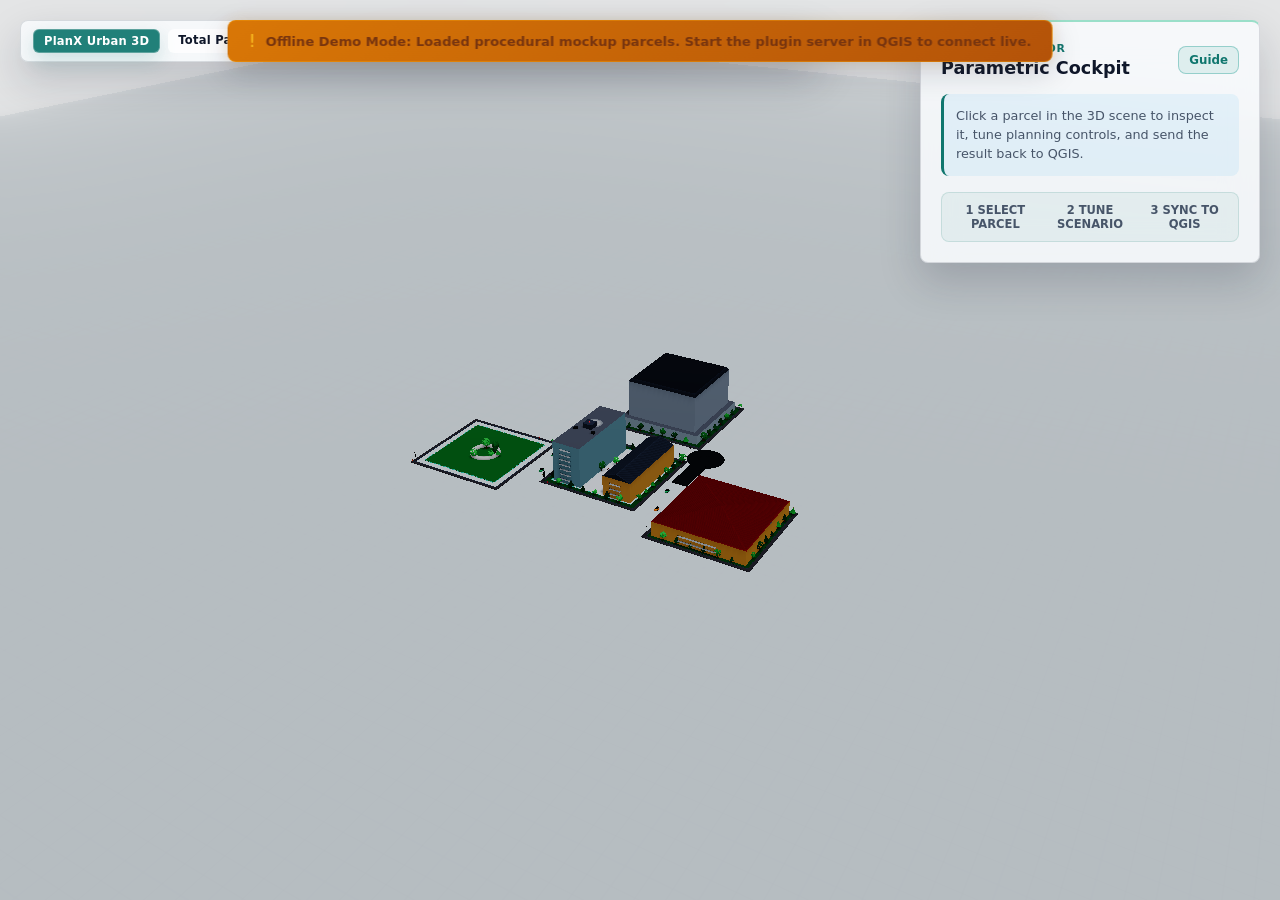
==== commit 861a1fd8: "Release v0.1.13 Clean QGIS Hub quality scan warnings." ====
--- a/web/src/index.html
+++ b/web/src/index.html
@@ -47,7 +47,7 @@
             if (loading) loading.style.display = 'none';
         };
     </script>
-    <link rel="stylesheet" href="style.css?v=0.1.12">
+    <link rel="stylesheet" href="style.css?v=0.1.13">
     <script type="importmap">
         {
             "imports": {
@@ -67,7 +67,7 @@
         <div class="spinner"></div>
         <h2>PlanX Urban Procedural 3D</h2>
         <p id="loading-text">Loading layer features from QGIS...</p>
-        <div class="version-badge">v0.1.12 - Global Release Candidate</div>
+        <div class="version-badge">v0.1.13 - Hub Quality Clean</div>
     </div>
 
     <div id="viewport"></div>
@@ -392,6 +392,6 @@
 
     <div id="measurement-overlay-container" style="position: absolute; top: 0; left: 0; pointer-events: none; z-index: 15; width: 100%; height: 100%; overflow: hidden;"></div>
 
-    <script type="module" src="app.js?v=0.1.12"></script>
+    <script type="module" src="app.js?v=0.1.13"></script>
 </body>
 </html>
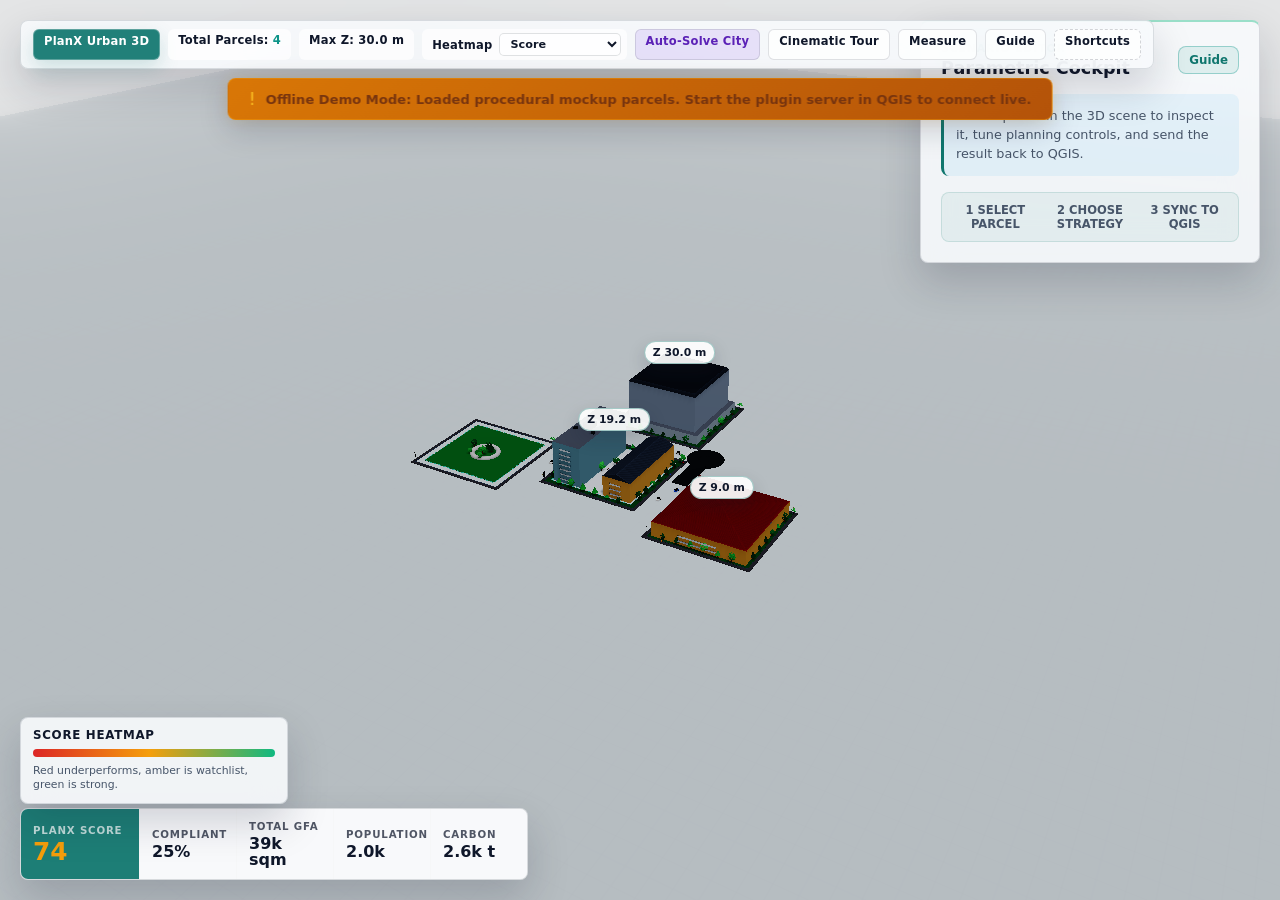
==== commit 5b2015ac: "Release v0.5.0 QGIS 4 support: Qt6-safe QAction import, QMetaType-based sync fields with QVariant fa" ====
--- a/web/src/index.html
+++ b/web/src/index.html
@@ -1,4 +1,4 @@
-<!DOCTYPE html>
+﻿<!DOCTYPE html>
 <html lang="en">
 <head>
     <meta charset="UTF-8">
@@ -47,7 +47,7 @@
             if (loading) loading.style.display = 'none';
         };
     </script>
-    <link rel="stylesheet" href="style.css?v=0.1.13">
+    <link rel="stylesheet" href="style.css?v=0.5.0">
     <script type="importmap">
         {
             "imports": {
@@ -67,7 +67,7 @@
         <div class="spinner"></div>
         <h2>PlanX Urban Procedural 3D</h2>
         <p id="loading-text">Loading layer features from QGIS...</p>
-        <div class="version-badge">v0.1.13 - Hub Quality Clean</div>
+        <div class="version-badge">v0.5.0 - QGIS 4 Ready</div>
     </div>
 
     <div id="viewport"></div>
@@ -87,7 +87,7 @@
 
         <div class="workflow-strip" aria-label="Workflow overview">
             <span>1 Select parcel</span>
-            <span>2 Tune scenario</span>
+            <span>2 Choose strategy</span>
             <span>3 Sync to QGIS</span>
         </div>
 
@@ -100,6 +100,23 @@
                 <span>Parcel Area:</span>
                 <span id="prop-area" class="stat-val">- sq m</span>
             </div>
+
+            <hr class="divider">
+
+            <div class="dock-header">
+                <h4>Scenario Presets</h4>
+            </div>
+            <div class="scenario-preset-grid">
+                <select id="input-scenario-preset" aria-label="Scenario preset">
+                    <option value="balanced">Balanced Growth</option>
+                    <option value="transit">Transit-Oriented Mix</option>
+                    <option value="affordable">Affordable Mid-Rise</option>
+                    <option value="green">Low-Carbon Campus</option>
+                    <option value="park">Public Realm Upgrade</option>
+                </select>
+                <button id="btn-apply-preset" class="preset-button" type="button">Apply</button>
+            </div>
+            <p id="scenario-note" class="scenario-note">Balanced Growth keeps a compact footprint while using most available FAR.</p>
 
             <hr class="divider">
 
@@ -177,6 +194,18 @@
             </div>
 
             <div class="control-group">
+                <label>Mass X Scale: <span id="val-scale-x">1.00</span>x
+                    <input type="range" id="input-scale-x" min="0.35" max="1.60" step="0.05" value="1.00">
+                </label>
+            </div>
+
+            <div class="control-group">
+                <label>Mass Y Scale: <span id="val-scale-y">1.00</span>x
+                    <input type="range" id="input-scale-y" min="0.35" max="1.60" step="0.05" value="1.00">
+                </label>
+            </div>
+
+            <div class="control-group">
                 <label>Solar Time: <span id="val-time">12:00</span></label>
                 <div class="time-control-row">
                     <input type="range" id="input-time" min="6.0" max="22.0" step="0.1" value="12.0" style="flex: 1; margin: 0;">
@@ -242,6 +271,10 @@
                     <input type="checkbox" id="toggle-grid">
                     Show Ground Grid
                 </label>
+                <label class="checkbox-container">
+                    <input type="checkbox" id="toggle-height-labels" checked>
+                    Show Height Labels
+                </label>
             </div>
 
             <hr class="divider">
@@ -261,6 +294,10 @@
             <div class="stat-row">
                 <span>Building Height:</span>
                 <span id="metric-height" class="stat-val">- m</span>
+            </div>
+            <div class="stat-row">
+                <span>Z Range:</span>
+                <span id="metric-z-range" class="stat-val">0.0 - 0.0 m</span>
             </div>
 
             <div class="stat-row-vertical">
@@ -287,6 +324,14 @@
                 <span>Compliance:</span>
                 <span id="metric-status" class="stat-val status-badge compliant">COMPLIANT</span>
             </div>
+            <div class="stat-row">
+                <span>PlanX Score:</span>
+                <span id="metric-plan-score" class="stat-val score-good">-</span>
+            </div>
+            <div class="stat-row">
+                <span>Constraint Load:</span>
+                <span id="metric-constraint-load" class="stat-val">-</span>
+            </div>
 
             <hr class="divider">
 
@@ -310,6 +355,10 @@
             <div class="stat-row">
                 <span>Open Space Ratio:</span>
                 <span id="metric-osr" class="stat-val">-</span>
+            </div>
+            <div class="stat-row">
+                <span>Open Space Area:</span>
+                <span id="metric-open-space" class="stat-val">- sq m</span>
             </div>
             <div class="stat-row">
                 <span>Carbon Footprint:</span>
@@ -332,6 +381,15 @@
     <div class="hud-bar glass-panel">
         <div class="hud-chip brand-chip">PlanX Urban 3D</div>
         <div class="hud-chip">Total Parcels: <span id="hud-total-parcels">0</span></div>
+        <div class="hud-chip">Max Z: <span id="hud-max-z">0 m</span></div>
+        <label class="hud-chip heatmap-chip">Heatmap
+            <select id="input-heatmap-mode" aria-label="Heatmap mode">
+                <option value="score">Score</option>
+                <option value="compliance">Compliance</option>
+                <option value="density">Density</option>
+                <option value="carbon">Carbon</option>
+            </select>
+        </label>
         <div id="btn-solve-city" class="hud-chip hud-btn solve-city-chip" title="Optimize all parcels against BCR/FAR constraints">Auto-Solve City</div>
         <div id="btn-tour" class="hud-chip hud-btn" title="Toggle cinematic orbit camera">Cinematic Tour</div>
         <div id="btn-measure" class="hud-chip hud-btn" title="Toggle 3D ruler and measurement tool">Measure</div>
@@ -342,6 +400,37 @@
         </div>
     </div>
 
+    <section id="city-scorecard" class="city-scorecard glass-panel" aria-label="City-wide performance summary">
+        <div class="scorecell scorecell-primary">
+            <span class="score-label">PlanX Score</span>
+            <strong id="city-score">-</strong>
+        </div>
+        <div class="scorecell">
+            <span class="score-label">Compliant</span>
+            <strong id="city-compliance-rate">-</strong>
+        </div>
+        <div class="scorecell">
+            <span class="score-label">Total GFA</span>
+            <strong id="city-gfa">-</strong>
+        </div>
+        <div class="scorecell">
+            <span class="score-label">Population</span>
+            <strong id="city-population">-</strong>
+        </div>
+        <div class="scorecell">
+            <span class="score-label">Carbon</span>
+            <strong id="city-carbon">-</strong>
+        </div>
+    </section>
+
+    <div id="heatmap-legend" class="heatmap-legend glass-panel">
+        <span id="legend-title">Score heatmap</span>
+        <div class="legend-ramp"></div>
+        <small id="legend-note">Red underperforms, amber is watchlist, green is strong.</small>
+    </div>
+
+    <div id="toast-container" class="toast-container" aria-live="polite" aria-atomic="true"></div>
+
     <div id="guide-scrim" class="guide-scrim hidden"></div>
     <section id="guide-panel" class="guide-panel glass-panel hidden" role="dialog" aria-labelledby="guide-title" aria-modal="false">
         <div class="guide-header">
@@ -392,6 +481,6 @@
 
     <div id="measurement-overlay-container" style="position: absolute; top: 0; left: 0; pointer-events: none; z-index: 15; width: 100%; height: 100%; overflow: hidden;"></div>
 
-    <script type="module" src="app.js?v=0.1.13"></script>
+    <script type="module" src="app.js?v=0.5.0"></script>
 </body>
 </html>
--- a/web/src/style.css
+++ b/web/src/style.css
@@ -11,6 +11,8 @@
     --accent-glow: rgba(13, 148, 136, 0.22);
     --danger: #ef4444;
     --success: #10b981;
+    --warning: #f59e0b;
+    --info: #0ea5e9;
     --shadow-soft: 0 18px 42px rgba(15, 23, 42, 0.18);
     --font-family: 'Inter', system-ui, -apple-system, sans-serif;
     --radius: 8px;
@@ -210,9 +212,8 @@
     font-size: 0.8rem;
     font-weight: 550;
     color: var(--text-secondary);
-    display: flex;
-    flex-direction: column;
-    gap: 6px;
+    display: block;
+    line-height: 1.45;
 }
 
 .control-group label span {
@@ -245,6 +246,40 @@
     box-shadow: 0 0 0 3px var(--accent-glow);
 }
 
+.scenario-preset-grid {
+    display: grid;
+    grid-template-columns: minmax(0, 1fr) 76px;
+    gap: 8px;
+}
+
+.preset-button {
+    border: 1px solid rgba(15, 118, 110, 0.3);
+    background: var(--accent);
+    color: #ffffff;
+    border-radius: 8px;
+    font-family: var(--font-family);
+    font-size: 0.78rem;
+    font-weight: 800;
+    cursor: pointer;
+    transition: background 0.16s, transform 0.12s, box-shadow 0.16s;
+}
+
+.preset-button:hover {
+    background: var(--accent-hover);
+    box-shadow: 0 8px 18px rgba(15, 118, 110, 0.18);
+    transform: translateY(-1px);
+}
+
+.scenario-note {
+    color: var(--text-secondary);
+    font-size: 0.76rem;
+    line-height: 1.45;
+    padding: 9px 10px;
+    background: rgba(15, 118, 110, 0.06);
+    border-left: 3px solid rgba(15, 118, 110, 0.45);
+    border-radius: 8px;
+}
+
 input[type="range"] {
     -webkit-appearance: none;
     appearance: none;
@@ -309,6 +344,18 @@
     background: rgba(239, 68, 68, 0.18);
     color: var(--danger);
     border: 1px solid rgba(239, 68, 68, 0.35);
+}
+
+.score-good {
+    color: var(--success);
+}
+
+.score-watch {
+    color: var(--warning);
+}
+
+.score-poor {
+    color: var(--danger);
 }
 
 /* Sync Button */
@@ -357,6 +404,22 @@
     letter-spacing: 0.02em;
 }
 
+.heatmap-chip {
+    display: flex;
+    align-items: center;
+    gap: 6px;
+    padding-right: 6px;
+}
+
+.heatmap-chip select {
+    min-width: 92px;
+    padding: 3px 20px 3px 7px;
+    border-radius: 5px;
+    font-size: 0.7rem;
+    font-weight: 800;
+    background: rgba(255, 255, 255, 0.9);
+}
+
 .brand-chip {
     background: rgba(15, 118, 110, 0.92);
     color: #ffffff;
@@ -398,6 +461,132 @@
 #hud-total-parcels, #hud-crs {
     color: var(--accent-hover);
     font-weight: bold;
+}
+
+.city-scorecard {
+    position: absolute;
+    left: 20px;
+    bottom: 20px;
+    z-index: 9;
+    display: grid;
+    grid-template-columns: 118px repeat(4, 96px);
+    gap: 1px;
+    overflow: hidden;
+    padding: 0;
+    background: rgba(255, 255, 255, 0.88);
+}
+
+.scorecell {
+    min-height: 64px;
+    padding: 11px 12px;
+    background: rgba(248, 250, 252, 0.86);
+    display: flex;
+    flex-direction: column;
+    justify-content: center;
+    gap: 4px;
+}
+
+.scorecell-primary {
+    background: rgba(15, 118, 110, 0.94);
+    color: #ffffff;
+}
+
+.score-label {
+    color: inherit;
+    opacity: 0.72;
+    font-size: 0.64rem;
+    font-weight: 900;
+    letter-spacing: 0.08em;
+    text-transform: uppercase;
+}
+
+.scorecell strong {
+    font-size: 1rem;
+    line-height: 1;
+}
+
+.scorecell-primary strong {
+    font-size: 1.55rem;
+}
+
+.heatmap-legend {
+    position: absolute;
+    left: 20px;
+    bottom: 96px;
+    z-index: 9;
+    width: 268px;
+    padding: 10px 12px;
+}
+
+.heatmap-legend span {
+    display: block;
+    color: var(--text-primary);
+    font-size: 0.74rem;
+    font-weight: 900;
+    margin-bottom: 7px;
+    text-transform: uppercase;
+    letter-spacing: 0.06em;
+}
+
+.legend-ramp {
+    height: 8px;
+    border-radius: 999px;
+    background: linear-gradient(90deg, #dc2626 0%, #f59e0b 48%, #10b981 100%);
+    margin-bottom: 7px;
+}
+
+.heatmap-legend small {
+    display: block;
+    color: var(--text-secondary);
+    font-size: 0.68rem;
+    line-height: 1.35;
+}
+
+.toast-container {
+    position: absolute;
+    right: 380px;
+    bottom: 22px;
+    z-index: 30;
+    display: flex;
+    flex-direction: column;
+    gap: 8px;
+    pointer-events: none;
+}
+
+.toast {
+    min-width: 260px;
+    max-width: 360px;
+    padding: 11px 13px;
+    border-radius: 8px;
+    background: rgba(15, 23, 42, 0.92);
+    color: #ffffff;
+    box-shadow: 0 16px 34px rgba(15, 23, 42, 0.28);
+    font-size: 0.78rem;
+    line-height: 1.4;
+    animation: toast-in 0.18s ease-out;
+}
+
+.toast.success {
+    background: rgba(15, 118, 110, 0.94);
+}
+
+.toast.warning {
+    background: rgba(146, 64, 14, 0.94);
+}
+
+.toast.error {
+    background: rgba(185, 28, 28, 0.94);
+}
+
+@keyframes toast-in {
+    from {
+        transform: translateY(8px);
+        opacity: 0;
+    }
+    to {
+        transform: translateY(0);
+        opacity: 1;
+    }
 }
 
 /* Hidden Class Utility */
@@ -542,7 +731,7 @@
 /* CRS Warning Banner */
 .warning-banner {
     position: absolute;
-    top: 20px;
+    top: 78px;
     left: 50%;
     transform: translateX(-50%);
     z-index: 1000;
@@ -709,6 +898,29 @@
     box-shadow: 0 4px 12px rgba(0,0,0,0.5), 0 0 8px rgba(56,189,248,0.3);
 }
 
+.height-label {
+    position: absolute;
+    background: rgba(255, 255, 255, 0.92);
+    border: 1px solid rgba(15, 118, 110, 0.36);
+    color: #0f172a;
+    padding: 4px 8px;
+    border-radius: 999px;
+    font-size: 0.68rem;
+    font-weight: 900;
+    pointer-events: none;
+    white-space: nowrap;
+    transform: translate(-50%, -100%);
+    margin-top: -8px;
+    box-shadow: 0 8px 18px rgba(15, 23, 42, 0.18);
+    z-index: 90;
+}
+
+.height-label.selected {
+    background: rgba(15, 118, 110, 0.96);
+    border-color: rgba(255, 255, 255, 0.42);
+    color: #ffffff;
+}
+
 /* Export Planning Report Button */
 .export-csv-button {
     width: 100%;
@@ -903,16 +1115,41 @@
     }
 
     #control-dock {
-        top: 166px;
+        top: 214px;
         left: 10px;
         right: 10px;
         width: auto;
-        max-height: calc(100vh - 176px);
+        max-height: calc(100vh - 224px);
         padding: 14px;
     }
 
+    .city-scorecard {
+        left: 10px;
+        right: 10px;
+        bottom: 10px;
+        grid-template-columns: repeat(2, minmax(0, 1fr));
+    }
+
+    .heatmap-legend {
+        left: 10px;
+        right: 10px;
+        bottom: 154px;
+        width: auto;
+    }
+
+    .toast-container {
+        left: 10px;
+        right: 10px;
+        bottom: 270px;
+    }
+
+    .toast {
+        min-width: 0;
+        max-width: none;
+    }
+
     .warning-banner {
-        top: 10px;
+        top: 146px;
         width: calc(100vw - 20px);
     }
 
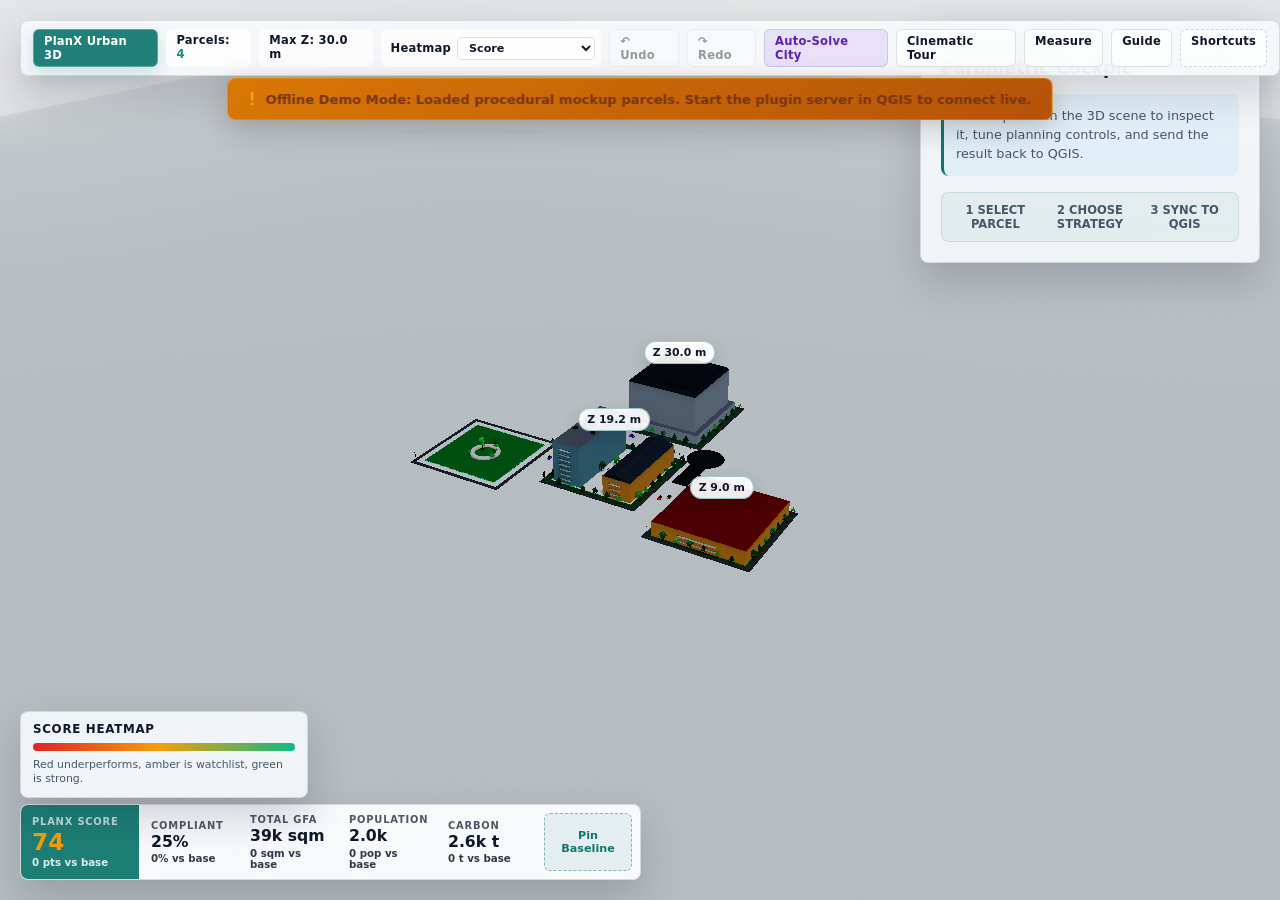
==== commit c9591a17: "Release v0.6.0 Release v0.6.0: Redesigned 3D studio icon, non-destructive parcel sync + 3D Building " ====
--- a/web/src/index.html
+++ b/web/src/index.html
@@ -1,4 +1,4 @@
-﻿<!DOCTYPE html>
+<!DOCTYPE html>
 <html lang="en">
 <head>
     <meta charset="UTF-8">
@@ -47,7 +47,7 @@
             if (loading) loading.style.display = 'none';
         };
     </script>
-    <link rel="stylesheet" href="style.css?v=0.5.0">
+    <link rel="stylesheet" href="style.css?v=0.6.0">
     <script type="importmap">
         {
             "imports": {
@@ -67,7 +67,7 @@
         <div class="spinner"></div>
         <h2>PlanX Urban Procedural 3D</h2>
         <p id="loading-text">Loading layer features from QGIS...</p>
-        <div class="version-badge">v0.5.0 - QGIS 4 Ready</div>
+        <div class="version-badge">v0.6.0 - QGIS 3 &amp; 4 Studio</div>
     </div>
 
     <div id="viewport"></div>
@@ -82,7 +82,7 @@
         </div>
 
         <div id="selection-placeholder" class="dock-note">
-            Click a parcel in the 3D scene to inspect it, tune planning controls, and send the result back to QGIS.
+            Click a parcel in the 3D scene (or <strong>Shift+Click</strong> multiple parcels) to inspect it, tune planning controls, and sync back to QGIS.
         </div>
 
         <div class="workflow-strip" aria-label="Workflow overview">
@@ -99,6 +99,15 @@
             <div class="stat-row">
                 <span>Parcel Area:</span>
                 <span id="prop-area" class="stat-val">- sq m</span>
+            </div>
+            <div class="stat-row">
+                <span>Active Selection:</span>
+                <span id="prop-selection-count" class="stat-val">1 parcel</span>
+            </div>
+            <div class="quick-select-row">
+                <button id="btn-select-same-use" class="quick-select-btn" type="button" title="Select all parcels with the same Primary Use">Same Use</button>
+                <button id="btn-select-violations" class="quick-select-btn" type="button" title="Select all parcels with active BCR/FAR/Height violations">Violations</button>
+                <button id="btn-select-all-buildable" class="quick-select-btn" type="button" title="Select all non-park buildable parcels">All Buildable</button>
             </div>
 
             <hr class="divider">
@@ -111,6 +120,8 @@
                     <option value="balanced">Balanced Growth</option>
                     <option value="transit">Transit-Oriented Mix</option>
                     <option value="affordable">Affordable Mid-Rise</option>
+                    <option value="perimeter">Perimeter Courtyard Block</option>
+                    <option value="highrise">High-Rise CBD Core</option>
                     <option value="green">Low-Carbon Campus</option>
                     <option value="park">Public Realm Upgrade</option>
                 </select>
@@ -206,7 +217,7 @@
             </div>
 
             <div class="control-group">
-                <label>Solar Time: <span id="val-time">12:00</span></label>
+                <label>Solar Time: <span id="val-time">12:00</span> <small id="val-solar-angles" style="color: var(--text-secondary); font-weight: 600;">(Alt 72°)</small></label>
                 <div class="time-control-row">
                     <input type="range" id="input-time" min="6.0" max="22.0" step="0.1" value="12.0" style="flex: 1; margin: 0;">
                     <button id="btn-play-time" class="play-button" title="Animate solar shadows">Play</button>
@@ -246,6 +257,10 @@
                 <label class="checkbox-container">
                     <input type="checkbox" id="toggle-buildings" checked>
                     Show Buildings
+                </label>
+                <label class="checkbox-container">
+                    <input type="checkbox" id="toggle-building-heatmap">
+                    Tint 3D Buildings by Heatmap
                 </label>
                 <label class="checkbox-container">
                     <input type="checkbox" id="toggle-zoning">
@@ -369,33 +384,38 @@
                 <span id="metric-runoff" class="stat-val">-</span>
             </div>
 
-            <button id="btn-sync" class="sync-button">Sync Parameters to QGIS</button>
-            <button id="btn-apply-all" class="apply-all-button">Apply to All Parcels</button>
-            <button id="btn-reload" class="reload-button">Reload Data from QGIS</button>
-            <button id="btn-capture" class="capture-button">Download Viewport Capture</button>
+            <button id="btn-sync" class="sync-button">Sync Parameters &amp; 3D Footprints to QGIS</button>
+            <button id="btn-solve-selected" class="solve-selected-button">Auto-Solve Selected Parcel(s)</button>
+            <button id="btn-apply-all" class="apply-all-button">Propagate to All Buildable Parcels</button>
+            <button id="btn-reload" class="reload-button">Reload Live Data from QGIS</button>
+            <button id="btn-export-obj" class="export-obj-button">Export 3D City Mesh (.OBJ)</button>
             <button id="btn-export-csv" class="export-csv-button">Export Planning Report (CSV)</button>
-            <button id="btn-solve-selected" class="solve-selected-button">Auto-Solve Selected Parcel</button>
+            <button id="btn-capture" class="capture-button">Download Viewport Capture (PNG)</button>
         </div>
     </div>
 
     <div class="hud-bar glass-panel">
         <div class="hud-chip brand-chip">PlanX Urban 3D</div>
-        <div class="hud-chip">Total Parcels: <span id="hud-total-parcels">0</span></div>
+        <div class="hud-chip">Parcels: <span id="hud-total-parcels">0</span></div>
         <div class="hud-chip">Max Z: <span id="hud-max-z">0 m</span></div>
         <label class="hud-chip heatmap-chip">Heatmap
             <select id="input-heatmap-mode" aria-label="Heatmap mode">
                 <option value="score">Score</option>
                 <option value="compliance">Compliance</option>
+                <option value="far">FAR Utilization</option>
                 <option value="density">Density</option>
                 <option value="carbon">Carbon</option>
+                <option value="landuse">Land Use</option>
             </select>
         </label>
+        <div id="btn-undo" class="hud-chip hud-btn" title="Undo last scenario change (Ctrl+Z)">↶ Undo</div>
+        <div id="btn-redo" class="hud-chip hud-btn" title="Redo scenario change (Ctrl+Y)">↷ Redo</div>
         <div id="btn-solve-city" class="hud-chip hud-btn solve-city-chip" title="Optimize all parcels against BCR/FAR constraints">Auto-Solve City</div>
         <div id="btn-tour" class="hud-chip hud-btn" title="Toggle cinematic orbit camera">Cinematic Tour</div>
         <div id="btn-measure" class="hud-chip hud-btn" title="Toggle 3D ruler and measurement tool">Measure</div>
         <div id="hud-btn-clear-measure" class="hud-chip hud-btn hidden" style="color: #ef4444;" title="Clear all 3D measurements">Clear</div>
         <div id="btn-guide" class="hud-chip hud-btn" title="Open quick guide">Guide</div>
-        <div class="hud-chip hud-shortcuts" title="R: Reset camera | F: Focus selected | N: Toggle night | G: Toggle grid | H: Guide">
+        <div class="hud-chip hud-shortcuts" title="Ctrl+Z/Y: Undo/Redo | Shift+Click: Multi-select | R: Reset camera | F: Focus | N: Night | G: Grid | H: Guide">
             Shortcuts
         </div>
     </div>
@@ -404,22 +424,30 @@
         <div class="scorecell scorecell-primary">
             <span class="score-label">PlanX Score</span>
             <strong id="city-score">-</strong>
+            <small id="delta-score" class="score-delta">Baseline</small>
         </div>
         <div class="scorecell">
             <span class="score-label">Compliant</span>
             <strong id="city-compliance-rate">-</strong>
+            <small id="delta-compliance" class="score-delta">-</small>
         </div>
         <div class="scorecell">
             <span class="score-label">Total GFA</span>
             <strong id="city-gfa">-</strong>
+            <small id="delta-gfa" class="score-delta">-</small>
         </div>
         <div class="scorecell">
             <span class="score-label">Population</span>
             <strong id="city-population">-</strong>
+            <small id="delta-population" class="score-delta">-</small>
         </div>
         <div class="scorecell">
             <span class="score-label">Carbon</span>
             <strong id="city-carbon">-</strong>
+            <small id="delta-carbon" class="score-delta">-</small>
+        </div>
+        <div class="scorecell scorecell-action">
+            <button id="btn-pin-baseline" class="pin-baseline-btn" type="button" title="Pin current city state as baseline to compare scenario deltas">Pin Baseline</button>
         </div>
     </section>
 
@@ -444,43 +472,43 @@
         <div class="guide-grid">
             <article class="guide-step">
                 <span class="guide-step-no">1</span>
-                <h3>Prepare a QGIS layer</h3>
-                <p>Select a polygon vector layer that represents parcels, blocks, or development sites. A projected CRS in meters gives the most reliable distances and areas.</p>
+                <h3>Prepare or generate a QGIS layer</h3>
+                <p>Select a polygon vector layer or click <strong>Generate Sample Urban Block</strong> in the QGIS dialog to create a 12-parcel metric district.</p>
             </article>
             <article class="guide-step">
                 <span class="guide-step-no">2</span>
-                <h3>Launch the cockpit</h3>
-                <p>Choose the layer in the QGIS launcher, keep the suggested local port unless needed, and start the browser cockpit.</p>
+                <h3>Select single or multiple parcels</h3>
+                <p>Click any parcel to inspect it, or hold <strong>Shift+Click</strong> (or use <em>Same Use / Violations</em> buttons) to edit multiple parcels simultaneously.</p>
             </article>
             <article class="guide-step">
                 <span class="guide-step-no">3</span>
-                <h3>Select a parcel</h3>
-                <p>Click a parcel or generated building in the 3D scene. The right panel opens its controls, limits, and live performance metrics.</p>
+                <h3>Tune typologies &amp; presets</h3>
+                <p>Adjust setbacks, floors, floor height, use, roof style, and 8 building typologies, or apply one of 7 urban design presets. Use <strong>Ctrl+Z / Ctrl+Y</strong> to undo/redo.</p>
             </article>
             <article class="guide-step">
                 <span class="guide-step-no">4</span>
-                <h3>Tune the scenario</h3>
-                <p>Adjust setbacks, floors, floor height, use, roof style, and building typology. The massing model updates immediately in the scene.</p>
+                <h3>Compare against baseline</h3>
+                <p>Click <strong>Pin Baseline</strong> in the bottom scorecard to track live GFA, Population, Carbon, Compliance, and PlanX Score deltas across scenarios.</p>
             </article>
             <article class="guide-step">
                 <span class="guide-step-no">5</span>
-                <h3>Check compliance</h3>
-                <p>The dashboard tracks BCR, FAR, height, population, open space, carbon, and runoff. Red states indicate a limit that needs attention.</p>
+                <h3>Analyze with 6 heatmaps</h3>
+                <p>Switch between Score, Compliance, FAR Utilization, Density, Carbon, and Land Use heatmaps — and optionally tint 3D building volumes directly.</p>
             </article>
             <article class="guide-step">
                 <span class="guide-step-no">6</span>
-                <h3>Write back to QGIS</h3>
-                <p>Use the Sync to QGIS action to store edited parameters, calculated metrics, and optional geometry changes back into the active layer.</p>
+                <h3>Sync to QGIS &amp; export 3D</h3>
+                <p>Press <strong>Sync to QGIS</strong> to update parcel attributes and generate the <strong>PlanX 3D Building Footprints</strong> layer, or export a 3D <code>.OBJ</code> mesh.</p>
             </article>
         </div>
 
         <div class="guide-note">
-            <strong>Tips:</strong> Auto-Solve Selected Parcel optimizes the active parcel. Auto-Solve City optimizes all parcels. R resets the camera, F focuses the selected parcel, N toggles day/night lighting, and G toggles the ground grid.
+            <strong>Shortcuts:</strong> <code>Ctrl+Z</code> Undo | <code>Ctrl+Y</code> Redo | <code>Shift+Click</code> Multi-select | <code>R</code> Reset camera | <code>F</code> Focus parcel | <code>N</code> Toggle day/night | <code>G</code> Toggle grid | <code>H</code> Guide.
         </div>
     </section>
 
     <div id="measurement-overlay-container" style="position: absolute; top: 0; left: 0; pointer-events: none; z-index: 15; width: 100%; height: 100%; overflow: hidden;"></div>
 
-    <script type="module" src="app.js?v=0.5.0"></script>
+    <script type="module" src="app.js?v=0.6.0"></script>
 </body>
 </html>
--- a/web/src/style.css
+++ b/web/src/style.css
@@ -469,7 +469,7 @@
     bottom: 20px;
     z-index: 9;
     display: grid;
-    grid-template-columns: 118px repeat(4, 96px);
+    grid-template-columns: 118px repeat(4, 98px) 104px;
     gap: 1px;
     overflow: hidden;
     padding: 0;
@@ -477,13 +477,13 @@
 }
 
 .scorecell {
-    min-height: 64px;
-    padding: 11px 12px;
-    background: rgba(248, 250, 252, 0.86);
+    min-height: 70px;
+    padding: 9px 11px;
+    background: rgba(248, 250, 252, 0.88);
     display: flex;
     flex-direction: column;
     justify-content: center;
-    gap: 4px;
+    gap: 3px;
 }
 
 .scorecell-primary {
@@ -491,30 +491,129 @@
     color: #ffffff;
 }
 
+.scorecell-action {
+    padding: 8px;
+    align-items: stretch;
+}
+
+.pin-baseline-btn {
+    width: 100%;
+    height: 100%;
+    border: 1px dashed rgba(15, 118, 110, 0.45);
+    background: rgba(15, 118, 110, 0.08);
+    color: var(--accent);
+    border-radius: 6px;
+    font-family: var(--font-family);
+    font-size: 0.7rem;
+    font-weight: 800;
+    cursor: pointer;
+    padding: 6px;
+    transition: all 0.16s ease;
+}
+
+.pin-baseline-btn:hover {
+    background: var(--accent);
+    color: #ffffff;
+    border-style: solid;
+}
+
 .score-label {
     color: inherit;
     opacity: 0.72;
-    font-size: 0.64rem;
+    font-size: 0.62rem;
     font-weight: 900;
     letter-spacing: 0.08em;
     text-transform: uppercase;
 }
 
 .scorecell strong {
-    font-size: 1rem;
-    line-height: 1;
+    font-size: 0.98rem;
+    line-height: 1.05;
 }
 
 .scorecell-primary strong {
-    font-size: 1.55rem;
+    font-size: 1.45rem;
+}
+
+.score-delta {
+    font-size: 0.64rem;
+    font-weight: 700;
+    opacity: 0.85;
+    line-height: 1.1;
+}
+
+.score-delta.delta-pos {
+    color: #059669;
+}
+
+.scorecell-primary .score-delta.delta-pos {
+    color: #a7f3d0;
+}
+
+.score-delta.delta-neg {
+    color: #dc2626;
+}
+
+.scorecell-primary .score-delta.delta-neg {
+    color: #fecaca;
+}
+
+.quick-select-row {
+    display: grid;
+    grid-template-columns: repeat(3, minmax(0, 1fr));
+    gap: 6px;
+    margin-top: 6px;
+}
+
+.quick-select-btn {
+    border: 1px solid rgba(15, 118, 110, 0.25);
+    background: rgba(15, 118, 110, 0.06);
+    color: var(--accent);
+    border-radius: 6px;
+    padding: 5px 6px;
+    font-family: var(--font-family);
+    font-size: 0.7rem;
+    font-weight: 700;
+    cursor: pointer;
+    transition: all 0.15s ease;
+}
+
+.quick-select-btn:hover {
+    background: var(--accent);
+    color: #ffffff;
+}
+
+.export-obj-button {
+    width: 100%;
+    background: rgba(2, 132, 199, 0.08);
+    color: #0369a1;
+    border: 1px dashed #0284c7;
+    padding: 8px;
+    border-radius: 8px;
+    font-family: var(--font-family);
+    font-weight: 600;
+    font-size: 0.8rem;
+    cursor: pointer;
+    transition: all 0.2s;
+    margin-top: 5px;
+}
+
+.export-obj-button:hover {
+    background: rgba(2, 132, 199, 0.16);
+    border-style: solid;
+}
+
+.hud-btn.disabled {
+    opacity: 0.42;
+    pointer-events: none;
 }
 
 .heatmap-legend {
     position: absolute;
     left: 20px;
-    bottom: 96px;
+    bottom: 102px;
     z-index: 9;
-    width: 268px;
+    width: 288px;
     padding: 10px 12px;
 }
 
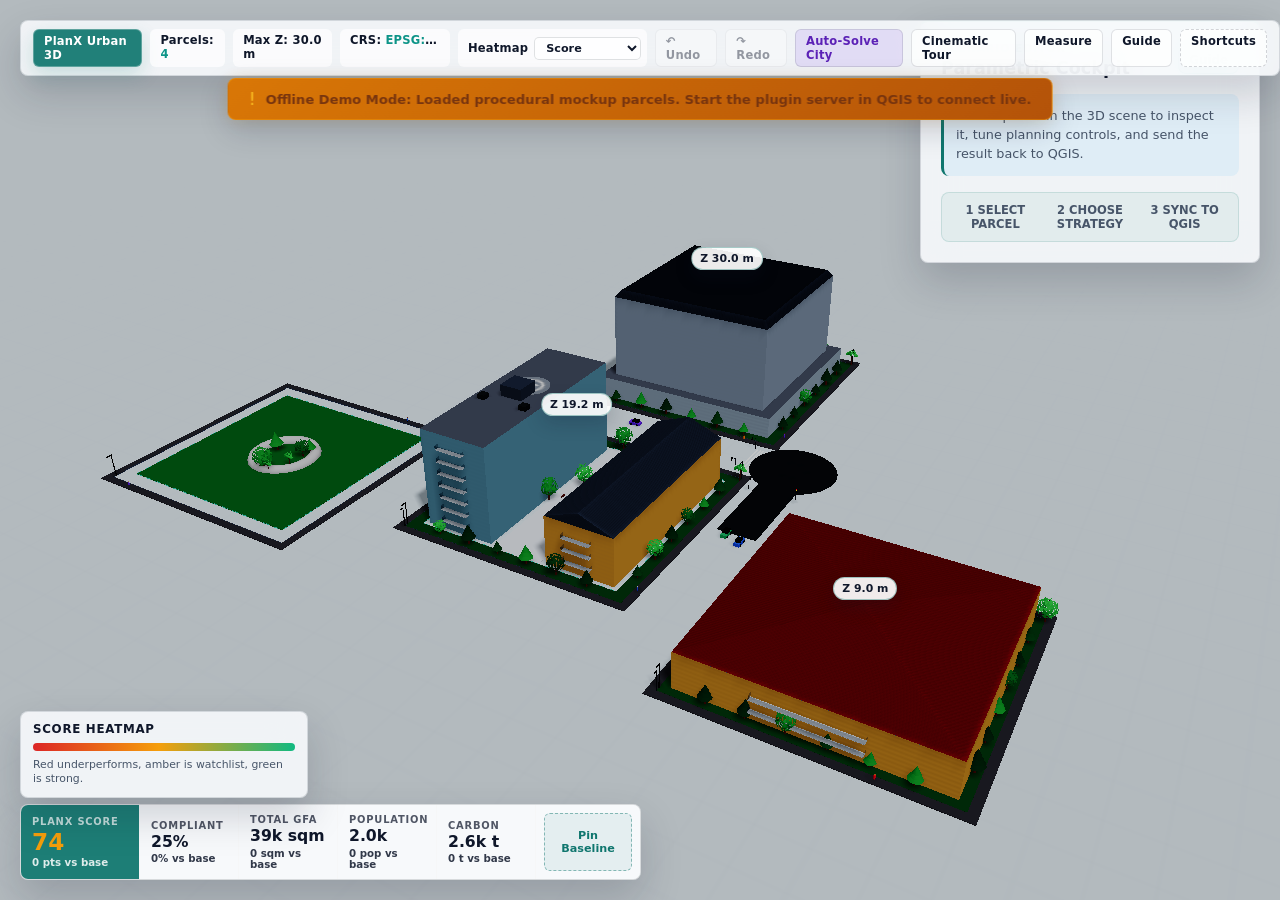
==== commit 231b66b1: "Release v0.7.0 Release_v0.7.0" ====
--- a/web/src/index.html
+++ b/web/src/index.html
@@ -47,7 +47,7 @@
             if (loading) loading.style.display = 'none';
         };
     </script>
-    <link rel="stylesheet" href="style.css?v=0.6.0">
+    <link rel="stylesheet" href="style.css?v=0.7.0">
     <script type="importmap">
         {
             "imports": {
@@ -398,6 +398,7 @@
         <div class="hud-chip brand-chip">PlanX Urban 3D</div>
         <div class="hud-chip">Parcels: <span id="hud-total-parcels">0</span></div>
         <div class="hud-chip">Max Z: <span id="hud-max-z">0 m</span></div>
+        <div class="hud-chip hud-chip-crs" title="Coordinate reference system of the loaded layer">CRS: <span id="hud-crs">local</span></div>
         <label class="hud-chip heatmap-chip">Heatmap
             <select id="input-heatmap-mode" aria-label="Heatmap mode">
                 <option value="score">Score</option>
@@ -509,6 +510,6 @@
 
     <div id="measurement-overlay-container" style="position: absolute; top: 0; left: 0; pointer-events: none; z-index: 15; width: 100%; height: 100%; overflow: hidden;"></div>
 
-    <script type="module" src="app.js?v=0.6.0"></script>
+    <script type="module" src="app.js?v=0.7.0"></script>
 </body>
 </html>
--- a/web/src/style.css
+++ b/web/src/style.css
@@ -404,6 +404,19 @@
     letter-spacing: 0.02em;
 }
 
+/* CRS names can be long (EPSG:3857 / WGS 84 / Pseudo-Mercator); keep the HUD
+   from stretching and clip with an ellipsis instead. */
+.hud-chip-crs {
+    max-width: 190px;
+    white-space: nowrap;
+    overflow: hidden;
+    text-overflow: ellipsis;
+}
+
+.hud-chip-crs span {
+    font-weight: 700;
+}
+
 .heatmap-chip {
     display: flex;
     align-items: center;
